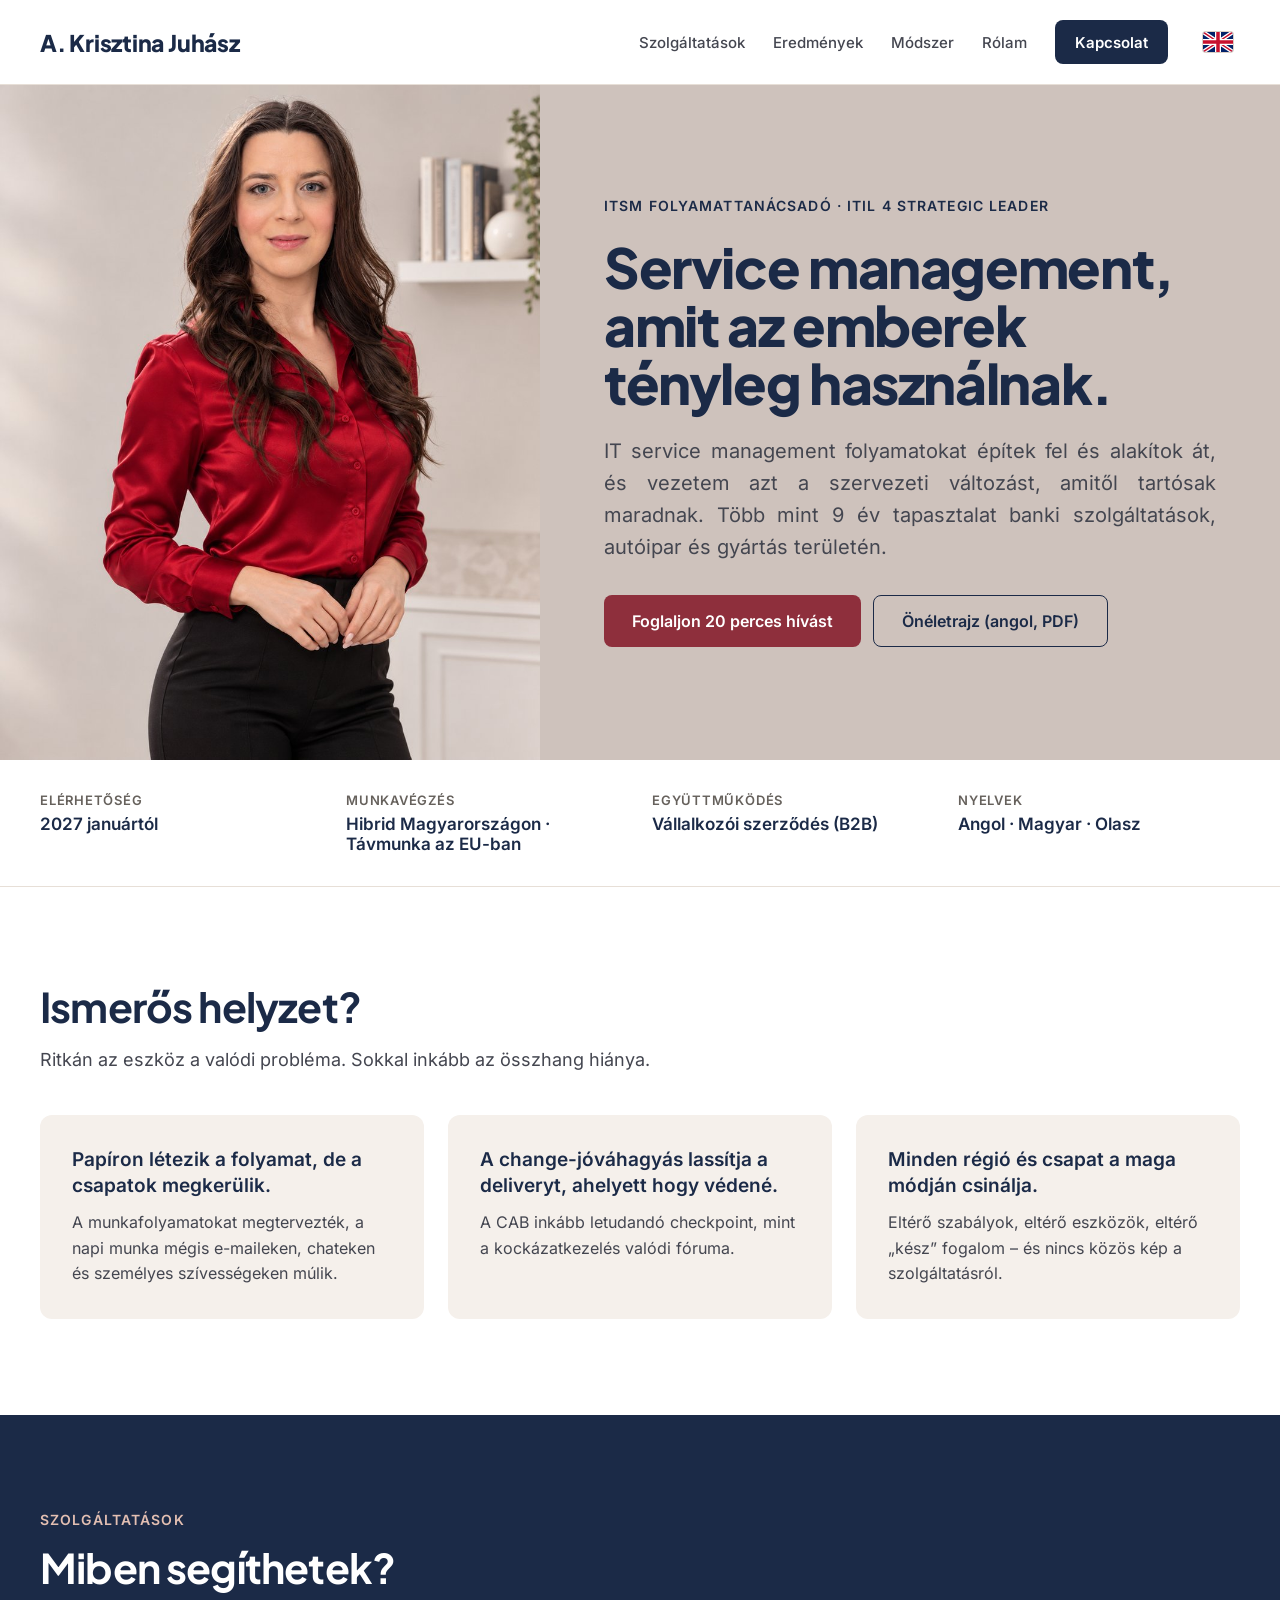
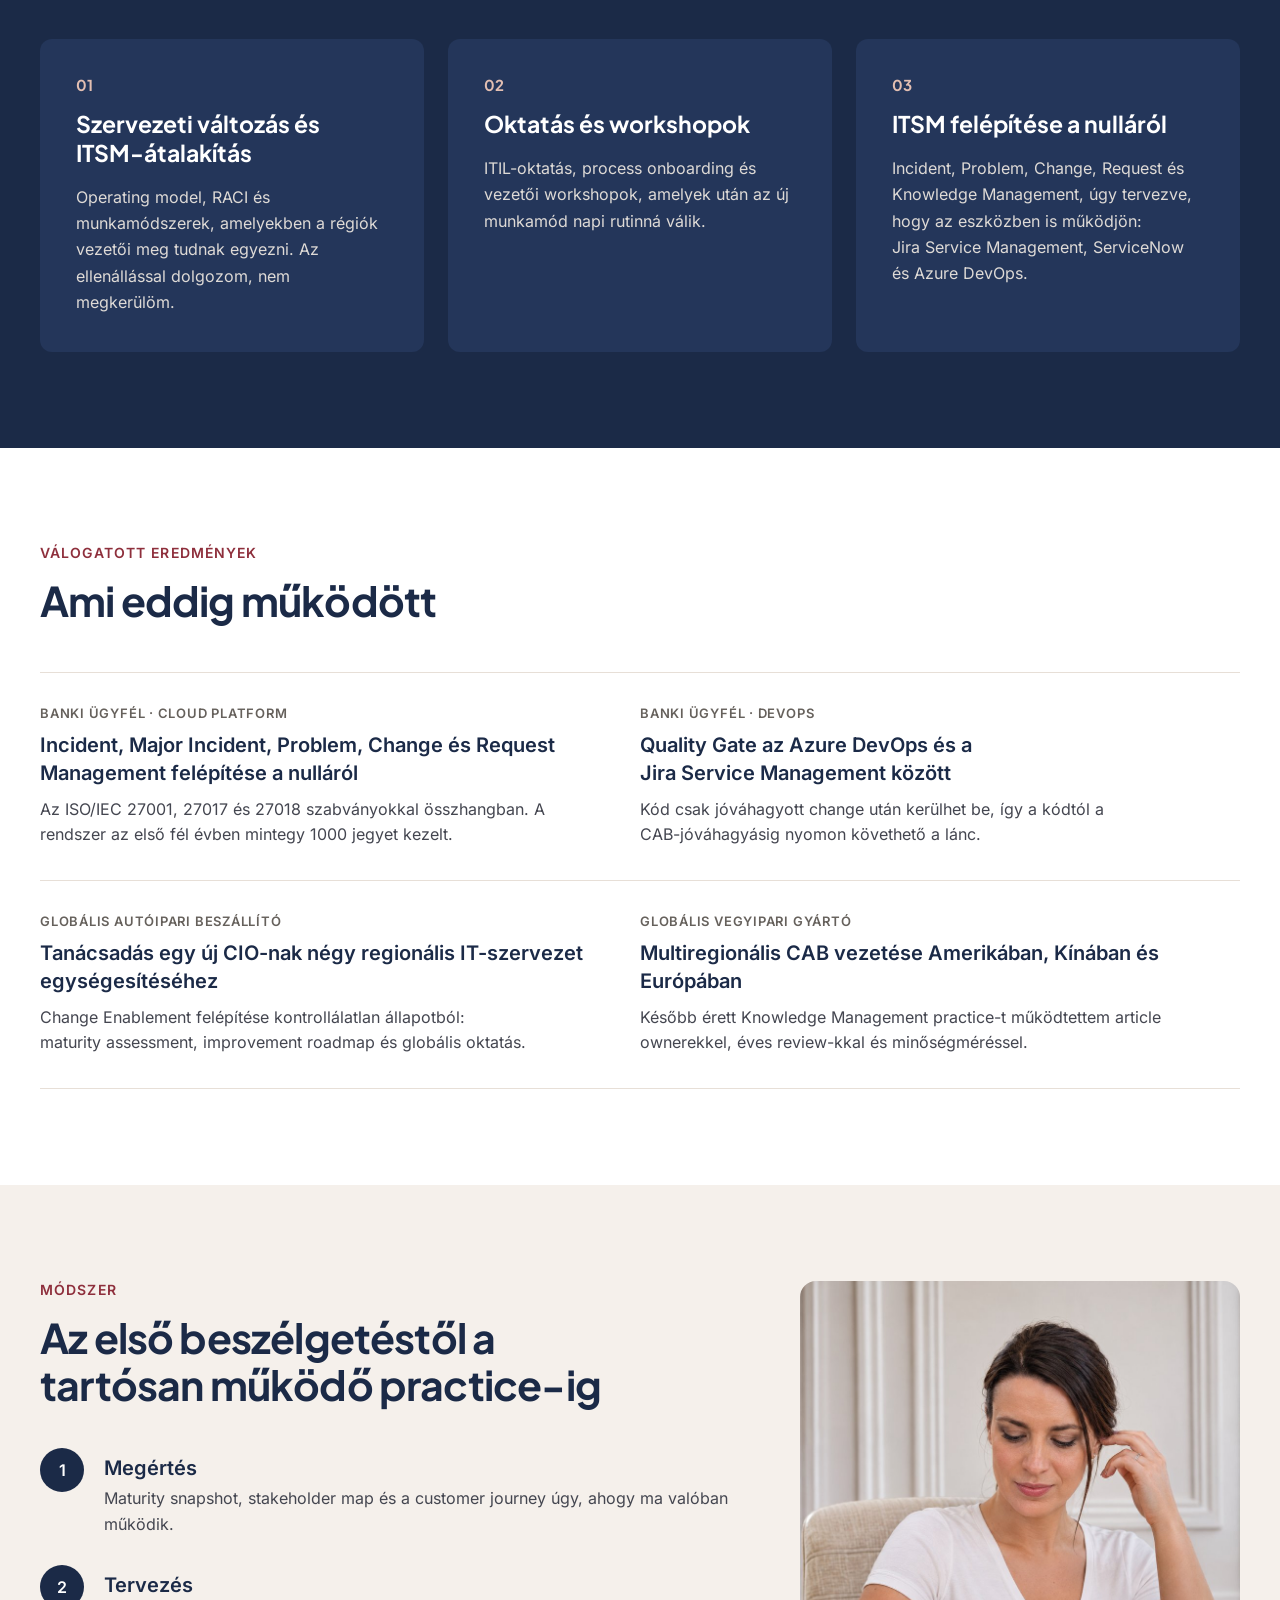
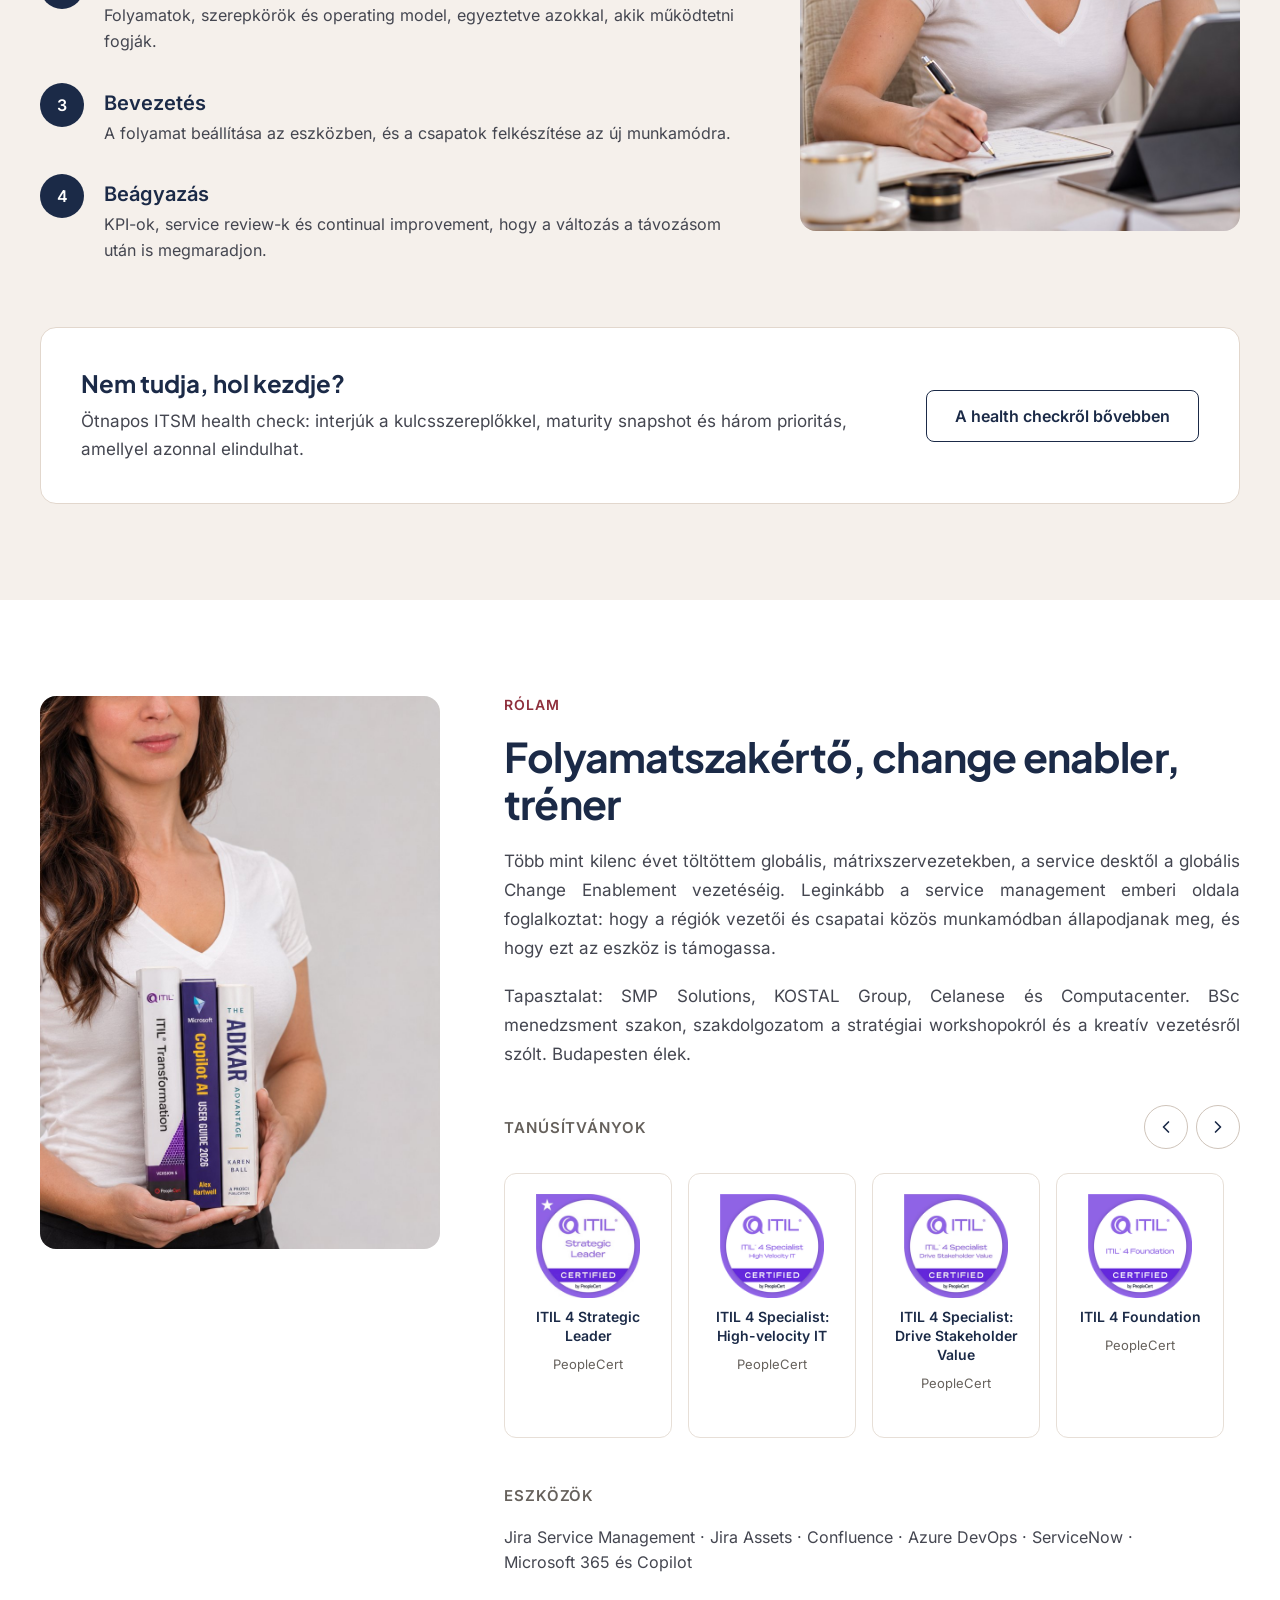
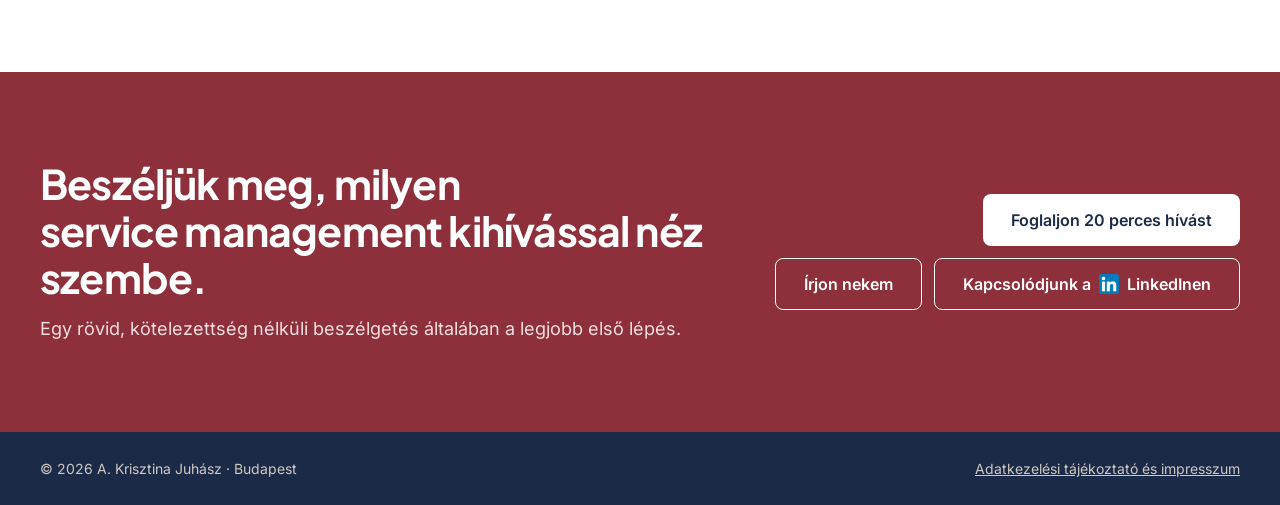
==== hu/index.html @ 128e19dc "Switch canonical, Open Graph and hreflang URLs to itsmexperthungary.eu Co-Authored-By: Claude Opus 5" ====
<!doctype html>
<html lang="hu">
<head>
<meta charset="utf-8">
<meta name="viewport" content="width=device-width, initial-scale=1">
<title>A. Krisztina Juhász – ITSM folyamattanácsadó</title>
<meta name="description" content="ITSM folyamattanácsadó és ITIL-tréner. IT service management folyamatokat építek fel és alakítok át, és vezetem a szervezeti változást, amitől tartósak maradnak.">
<link rel="canonical" href="https://itsmexperthungary.eu/hu/">
<meta property="og:type" content="website">
<meta property="og:title" content="A. Krisztina Juhász – ITSM folyamattanácsadó">
<meta property="og:description" content="ITSM folyamattanácsadó és ITIL-tréner. IT service management folyamatokat építek fel és alakítok át, és vezetem a szervezeti változást, amitől tartósak maradnak.">
<meta property="og:url" content="https://itsmexperthungary.eu/hu/">
<meta property="og:image" content="https://itsmexperthungary.eu/assets/img/og-image.jpg">
<meta property="og:image:width" content="1200">
<meta property="og:image:height" content="630">
<meta name="twitter:card" content="summary_large_image">
<link rel="alternate" hreflang="en" href="https://itsmexperthungary.eu/">
<link rel="alternate" hreflang="hu" href="https://itsmexperthungary.eu/hu/">
<link rel="icon" href="../favicon.svg" type="image/svg+xml">
<link rel="icon" href="../favicon-32.png" sizes="32x32" type="image/png">
<link rel="apple-touch-icon" href="../apple-touch-icon.png">
<link rel="preload" href="../assets/fonts/inter-latin-400-normal.woff2" as="font" type="font/woff2" crossorigin>
<link rel="stylesheet" href="../assets/css/site.css">
<style>body{margin:0;background:#FFFFFF}
a{color:#8E2F3C}a:hover{color:#6E2430}
@media (max-width: 787px){
.stack-media{max-width: none !important; flex-basis: 100% !important; position: static !important; align-self: stretch !important}
.stack-img{height: auto !important; min-height: 0 !important; aspect-ratio: 4 / 3 !important; max-height: 380px}
}</style>
</head>
<body>
<div style="font-family: Inter, system-ui, sans-serif; color: #1B2A47; background: #FFFFFF; width: 100%">

<header style="position: sticky; top: 0; z-index: 50; border-bottom: 1px solid #E7DFD7; background: #FFFFFF">
<div style="max-width: 1200px; margin: 0 auto; padding: 20px 32px; display: flex; flex-wrap: wrap; align-items: center; justify-content: space-between; gap: 16px">
<a href="#top" style="font-family: 'Plus Jakarta Sans', sans-serif; font-weight: 800; font-size: 23px; color: #1B2A47; text-decoration: none; letter-spacing: -0.01em">A. Krisztina Juhász</a>
<button type="button" class="menu-toggle" aria-expanded="false" aria-controls="site-nav" aria-label="Menü"><svg class="i-open" aria-hidden="true" width="22" height="22" viewBox="0 0 24 24" fill="none" stroke="currentColor" stroke-width="2" stroke-linecap="round"><path d="M4 7h16M4 12h16M4 17h16"></path></svg><svg class="i-close" aria-hidden="true" width="22" height="22" viewBox="0 0 24 24" fill="none" stroke="currentColor" stroke-width="2" stroke-linecap="round"><path d="M6 6l12 12M18 6L6 18"></path></svg></button>
<nav id="site-nav" aria-label="Fő navigáció" style="display: flex; flex-wrap: wrap; align-items: center; gap: 28px; font-size: 15px; font-weight: 500">
<a href="#services" style="color: #444650; text-decoration: none">Szolgáltatások</a>
<a href="#results" style="color: #444650; text-decoration: none">Eredmények</a>
<a href="#approach" style="color: #444650; text-decoration: none">Módszer</a>
<a href="#about" style="color: #444650; text-decoration: none">Rólam</a>
<a href="#contact" style="display: inline-flex; align-items: center; min-height: 44px; padding: 0 20px; border-radius: 8px; background: #1B2A47; color: #FFFFFF; text-decoration: none; font-weight: 600">Kapcsolat</a>
<a href="../" lang="en" hreflang="en" aria-label="English version" title="English version" style="display: inline-flex; align-items: center; justify-content: center; min-width: 44px; min-height: 44px"><svg aria-hidden="true" width="30" height="20" viewBox="0 0 60 40" style="display: block; border-radius: 3px; box-shadow: 0 0 0 1px #D9CFC6"><rect width="60" height="40" fill="#012169"></rect><path d="M0,0 L60,40 M60,0 L0,40" stroke="#FFFFFF" stroke-width="8"></path><path d="M0,0 L30,20 M60,0 L30,20 M0,40 L30,20 M60,40 L30,20" stroke="#C8102E" stroke-width="3"></path><path d="M30,0 V40 M0,20 H60" stroke="#FFFFFF" stroke-width="12"></path><path d="M30,0 V40 M0,20 H60" stroke="#C8102E" stroke-width="7"></path></svg></a>
</nav>
</div>
</header>

<section id="top" style="background: #CEC2BC">
<div style="display: flex; flex-wrap: wrap; align-items: stretch">
<div style="flex: 4 1 420px; min-width: 0; min-height: 560px; display: flex">
<img src="../assets/img/portrait.jpg" alt="A. Krisztina Juhász portréja" style="display: block; width: 100%; height: 100%; min-height: 560px; object-fit: cover; object-position: center 12%">
</div><div style="flex: 6 1 560px; min-width: 0; box-sizing: border-box; padding: 88px clamp(24px, 5vw, 80px); display: flex; align-items: center">
<div style="width: 100%; max-width: 700px; container-type: inline-size; display: flex; flex-direction: column; gap: 24px">
<p style="margin: 0; font-size: 14px; font-weight: 600; letter-spacing: 0.08em; text-transform: uppercase; color: #1B2A47">ITSM folyamattanácsadó · ITIL 4 Strategic Leader</p>
<h1 style="margin: 0; font-family: 'Plus Jakarta Sans', sans-serif; font-weight: 800; font-size: clamp(28px, 9cqi, 64px); line-height: 1.05; letter-spacing: -0.025em; color: #1B2A47; text-wrap: balance">Service&nbsp;management, amit az emberek tényleg használnak.</h1>
<p style="margin: 0; font-size: 20px; line-height: 1.6; color: #444650; max-width: 620px; text-align: justify">IT service management folyamatokat építek fel és alakítok át, és vezetem azt a szervezeti változást, amitől tartósak maradnak. Több mint 9 év tapasztalat banki szolgáltatások, autóipar és gyártás területén.</p>
<div style="display: flex; flex-wrap: wrap; gap: 12px; padding-top: 8px">
<a href="https://calendar.app.google/9Fz2vN4D3CzNBWpR8" target="_blank" rel="noopener" style="display: inline-flex; align-items: center; min-height: 52px; padding: 0 28px; border-radius: 8px; background: #8E2F3C; color: #FFFFFF; text-decoration: none; font-weight: 600; font-size: 16px">Foglaljon 20 perces hívást</a>
<a href="../assets/A_Krisztina_Juhasz_CV.pdf" download="A_Krisztina_Juhasz_CV.pdf" target="_blank" rel="noopener" style="display: inline-flex; align-items: center; min-height: 52px; padding: 0 28px; border-radius: 8px; border: 1.5px solid #1B2A47; color: #1B2A47; text-decoration: none; font-weight: 600; font-size: 16px">Önéletrajz (angol, PDF)</a>
</div>
</div>
</div>
</div>
</section>

<section aria-label="Gyors adatok" style="border-bottom: 1px solid #E7DFD7">
<div style="max-width: 1200px; margin: 0 auto; padding: 32px; display: grid; grid-template-columns: repeat(auto-fit, minmax(min(100%, 220px), 1fr)); gap: 24px">
<div style="display: flex; flex-direction: column; gap: 6px">
<span style="font-size: 13px; font-weight: 600; letter-spacing: 0.06em; text-transform: uppercase; color: #66615C">Elérhetőség</span>
<span style="font-size: 17px; font-weight: 600; color: #1B2A47">2027 januártól</span>
</div>
<div style="display: flex; flex-direction: column; gap: 6px">
<span style="font-size: 13px; font-weight: 600; letter-spacing: 0.06em; text-transform: uppercase; color: #66615C">Munkavégzés</span>
<span style="font-size: 17px; font-weight: 600; color: #1B2A47">Hibrid Magyarországon · Távmunka az EU-⁠ban</span>
</div>
<div style="display: flex; flex-direction: column; gap: 6px">
<span style="font-size: 13px; font-weight: 600; letter-spacing: 0.06em; text-transform: uppercase; color: #66615C">Együttműködés</span>
<span style="font-size: 17px; font-weight: 600; color: #1B2A47">Vállalkozói szerződés (B2B)</span>
</div>
<div style="display: flex; flex-direction: column; gap: 6px">
<span style="font-size: 13px; font-weight: 600; letter-spacing: 0.06em; text-transform: uppercase; color: #66615C">Nyelvek</span>
<span style="font-size: 17px; font-weight: 600; color: #1B2A47">Angol · Magyar · Olasz</span>
</div>
</div>
</section>

<section aria-labelledby="problem-h" style="background: #FFFFFF">
<div style="max-width: 1200px; margin: 0 auto; padding: 96px 32px; display: flex; flex-direction: column; gap: 40px">
<div style="display: flex; flex-direction: column; gap: 16px; max-width: 760px">
<h2 id="problem-h" style="margin: 0; font-family: 'Plus Jakarta Sans', sans-serif; font-weight: 700; font-size: clamp(30px, 3.2vw, 42px); line-height: 1.15; letter-spacing: -0.02em">Ismerős helyzet?</h2>
<p style="margin: 0; font-size: 18px; line-height: 1.6; color: #444650">Ritkán az eszköz a valódi probléma. Sokkal inkább az összhang hiánya.</p>
</div>
<div style="display: grid; grid-template-columns: repeat(auto-fit, minmax(min(100%, 280px), 1fr)); gap: 24px">
<div style="padding: 32px; border-radius: 12px; background: #F5F0EB; display: flex; flex-direction: column; gap: 12px">
<h3 style="margin: 0; font-size: 19px; font-weight: 600; line-height: 1.35">Papíron létezik a folyamat, de a csapatok megkerülik.</h3>
<p style="margin: 0; font-size: 16px; line-height: 1.6; color: #444650">A munkafolyamatokat megtervezték, a napi munka mégis e-⁠maileken, chateken és személyes szívességeken múlik.</p>
</div>
<div style="padding: 32px; border-radius: 12px; background: #F5F0EB; display: flex; flex-direction: column; gap: 12px">
<h3 style="margin: 0; font-size: 19px; font-weight: 600; line-height: 1.35">A change-⁠jóváhagyás lassítja a deliveryt, ahelyett hogy védené.</h3>
<p style="margin: 0; font-size: 16px; line-height: 1.6; color: #444650">A CAB inkább letudandó checkpoint, mint a kockázatkezelés valódi fóruma.</p>
</div>
<div style="padding: 32px; border-radius: 12px; background: #F5F0EB; display: flex; flex-direction: column; gap: 12px">
<h3 style="margin: 0; font-size: 19px; font-weight: 600; line-height: 1.35">Minden régió és csapat a maga módján csinálja.</h3>
<p style="margin: 0; font-size: 16px; line-height: 1.6; color: #444650">Eltérő szabályok, eltérő eszközök, eltérő „kész” fogalom – és nincs közös kép a szolgáltatásról.</p>
</div>
</div>
</div>
</section>

<section id="services" aria-labelledby="services-h" style="background: #1B2A47; color: #FFFFFF">
<div style="max-width: 1200px; margin: 0 auto; padding: 96px 32px; display: flex; flex-direction: column; gap: 48px">
<div style="display: flex; flex-direction: column; gap: 16px; max-width: 760px">
<p style="margin: 0; font-size: 14px; font-weight: 600; letter-spacing: 0.08em; text-transform: uppercase; color: #E3BFB2">Szolgáltatások</p>
<h2 id="services-h" style="margin: 0; font-family: 'Plus Jakarta Sans', sans-serif; font-weight: 700; font-size: clamp(30px, 3.2vw, 42px); line-height: 1.15; letter-spacing: -0.02em; color: #FFFFFF">Miben segíthetek?</h2>
</div>
<div style="display: grid; grid-template-columns: repeat(auto-fit, minmax(min(100%, 300px), 1fr)); gap: 24px">
<div style="padding: 36px; border-radius: 12px; background: #24365A; display: flex; flex-direction: column; gap: 16px">
<span style="font-family: 'Plus Jakarta Sans', sans-serif; font-weight: 700; font-size: 15px; color: #E3BFB2">01</span>
<h3 style="margin: 0; font-family: 'Plus Jakarta Sans', sans-serif; font-size: 23px; font-weight: 700; line-height: 1.25; color: #FFFFFF">Szervezeti változás és ITSM-⁠átalakítás</h3>
<p style="margin: 0; font-size: 16px; line-height: 1.65; color: #DEDAD6">Operating model, RACI és munkamódszerek, amelyekben a régiók vezetői meg tudnak egyezni. Az ellenállással dolgozom, nem megkerülöm.</p>
</div>
<div style="padding: 36px; border-radius: 12px; background: #24365A; display: flex; flex-direction: column; gap: 16px">
<span style="font-family: 'Plus Jakarta Sans', sans-serif; font-weight: 700; font-size: 15px; color: #E3BFB2">02</span>
<h3 style="margin: 0; font-family: 'Plus Jakarta Sans', sans-serif; font-size: 23px; font-weight: 700; line-height: 1.25; color: #FFFFFF">Oktatás és workshopok</h3>
<p style="margin: 0; font-size: 16px; line-height: 1.65; color: #DEDAD6">ITIL-⁠oktatás, process onboarding és vezetői workshopok, amelyek után az új munkamód napi rutinná válik.</p>
</div>
<div style="padding: 36px; border-radius: 12px; background: #24365A; display: flex; flex-direction: column; gap: 16px">
<span style="font-family: 'Plus Jakarta Sans', sans-serif; font-weight: 700; font-size: 15px; color: #E3BFB2">03</span>
<h3 style="margin: 0; font-family: 'Plus Jakarta Sans', sans-serif; font-size: 23px; font-weight: 700; line-height: 1.25; color: #FFFFFF">ITSM felépítése a nulláról</h3>
<p style="margin: 0; font-size: 16px; line-height: 1.65; color: #DEDAD6">Incident, Problem, Change, Request és Knowledge Management, úgy tervezve, hogy az eszközben is működjön: Jira Service Management, ServiceNow és Azure DevOps.</p>
</div>
</div>
</div>
</section>

<section id="results" aria-labelledby="results-h" style="background: #FFFFFF">
<div style="max-width: 1200px; margin: 0 auto; padding: 96px 32px; display: flex; flex-direction: column; gap: 48px">
<div style="display: flex; flex-direction: column; gap: 16px; max-width: 760px">
<p style="margin: 0; font-size: 14px; font-weight: 600; letter-spacing: 0.08em; text-transform: uppercase; color: #8E2F3C">Válogatott eredmények</p>
<h2 id="results-h" style="margin: 0; font-family: 'Plus Jakarta Sans', sans-serif; font-weight: 700; font-size: clamp(30px, 3.2vw, 42px); line-height: 1.15; letter-spacing: -0.02em">Ami eddig működött</h2>
</div>
<div style="display: grid; grid-template-columns: repeat(auto-fit, minmax(min(100%, 480px), 1fr)); gap: 0; border-top: 1px solid #E7DFD7">
<div style="padding: 32px 32px 32px 0; border-bottom: 1px solid #E7DFD7; display: flex; flex-direction: column; gap: 10px">
<span style="font-size: 13px; font-weight: 600; letter-spacing: 0.06em; text-transform: uppercase; color: #66615C">Banki ügyfél · cloud platform</span>
<h3 style="margin: 0; font-size: 20px; font-weight: 600; line-height: 1.4">Incident, Major Incident, Problem, Change és Request Management felépítése a nulláról</h3>
<p style="margin: 0; font-size: 16px; line-height: 1.6; color: #444650">Az ISO/IEC 27001, 27017 és 27018 szabványokkal összhangban. A rendszer az első fél évben mintegy 1000 jegyet kezelt.</p>
</div>
<div style="padding: 32px 32px 32px 0; border-bottom: 1px solid #E7DFD7; display: flex; flex-direction: column; gap: 10px">
<span style="font-size: 13px; font-weight: 600; letter-spacing: 0.06em; text-transform: uppercase; color: #66615C">Banki ügyfél · DevOps</span>
<h3 style="margin: 0; font-size: 20px; font-weight: 600; line-height: 1.4">Quality Gate az Azure DevOps és a Jira Service Management között</h3>
<p style="margin: 0; font-size: 16px; line-height: 1.6; color: #444650">Kód csak jóváhagyott change után kerülhet be, így a kódtól a CAB-⁠jóváhagyásig nyomon követhető a lánc.</p>
</div>
<div style="padding: 32px 32px 32px 0; border-bottom: 1px solid #E7DFD7; display: flex; flex-direction: column; gap: 10px">
<span style="font-size: 13px; font-weight: 600; letter-spacing: 0.06em; text-transform: uppercase; color: #66615C">Globális autóipari beszállító</span>
<h3 style="margin: 0; font-size: 20px; font-weight: 600; line-height: 1.4">Tanácsadás egy új CIO-⁠nak négy regionális IT-⁠szervezet egységesítéséhez</h3>
<p style="margin: 0; font-size: 16px; line-height: 1.6; color: #444650">Change Enablement felépítése kontrollálatlan állapotból: maturity assessment, improvement roadmap és globális oktatás.</p>
</div>
<div style="padding: 32px 32px 32px 0; border-bottom: 1px solid #E7DFD7; display: flex; flex-direction: column; gap: 10px">
<span style="font-size: 13px; font-weight: 600; letter-spacing: 0.06em; text-transform: uppercase; color: #66615C">Globális vegyipari gyártó</span>
<h3 style="margin: 0; font-size: 20px; font-weight: 600; line-height: 1.4">Multiregionális CAB vezetése Amerikában, Kínában és Európában</h3>
<p style="margin: 0; font-size: 16px; line-height: 1.6; color: #444650">Később érett Knowledge Management practice-⁠t működtettem article ownerekkel, éves review-⁠kkal és minőségméréssel.</p>
</div>
</div>
</div>
</section>

<section id="approach" aria-labelledby="approach-h" style="background: #F5F0EB">
<div style="max-width: 1200px; margin: 0 auto; padding: 96px 32px; display: flex; flex-direction: column; gap: 48px">
<div style="display: flex; flex-wrap: wrap; align-items: stretch; gap: 64px">
<div style="flex: 1 1 360px; min-width: 0; display: flex; flex-direction: column; gap: 40px">
<div style="display: flex; flex-direction: column; gap: 16px; max-width: 620px">
<p style="margin: 0; font-size: 14px; font-weight: 600; letter-spacing: 0.08em; text-transform: uppercase; color: #8E2F3C">Módszer</p>
<h2 id="approach-h" style="margin: 0; font-family: 'Plus Jakarta Sans', sans-serif; font-weight: 700; font-size: clamp(30px, 3.2vw, 42px); line-height: 1.15; letter-spacing: -0.02em">Az első beszélgetéstől a tartósan működő practice-⁠ig</h2>
</div>
<ol style="margin: 0; padding: 0; list-style: none; display: flex; flex-direction: column; gap: 28px">
<li style="display: flex; gap: 20px; align-items: flex-start">
<span style="flex: none; width: 44px; height: 44px; border-radius: 50%; background: #1B2A47; color: #FFFFFF; display: flex; align-items: center; justify-content: center; font-weight: 700; font-size: 16px">1</span>
<div style="display: flex; flex-direction: column; gap: 6px; padding-top: 8px">
<h3 style="margin: 0; font-size: 20px; font-weight: 600">Megértés</h3>
<p style="margin: 0; font-size: 16px; line-height: 1.6; color: #444650">Maturity snapshot, stakeholder map és a customer journey úgy, ahogy ma valóban működik.</p>
</div>
</li>
<li style="display: flex; gap: 20px; align-items: flex-start">
<span style="flex: none; width: 44px; height: 44px; border-radius: 50%; background: #1B2A47; color: #FFFFFF; display: flex; align-items: center; justify-content: center; font-weight: 700; font-size: 16px">2</span>
<div style="display: flex; flex-direction: column; gap: 6px; padding-top: 8px">
<h3 style="margin: 0; font-size: 20px; font-weight: 600">Tervezés</h3>
<p style="margin: 0; font-size: 16px; line-height: 1.6; color: #444650">Folyamatok, szerepkörök és operating model, egyeztetve azokkal, akik működtetni fogják.</p>
</div>
</li>
<li style="display: flex; gap: 20px; align-items: flex-start">
<span style="flex: none; width: 44px; height: 44px; border-radius: 50%; background: #1B2A47; color: #FFFFFF; display: flex; align-items: center; justify-content: center; font-weight: 700; font-size: 16px">3</span>
<div style="display: flex; flex-direction: column; gap: 6px; padding-top: 8px">
<h3 style="margin: 0; font-size: 20px; font-weight: 600">Bevezetés</h3>
<p style="margin: 0; font-size: 16px; line-height: 1.6; color: #444650">A folyamat beállítása az eszközben, és a csapatok felkészítése az új munkamódra.</p>
</div>
</li>
<li style="display: flex; gap: 20px; align-items: flex-start">
<span style="flex: none; width: 44px; height: 44px; border-radius: 50%; background: #1B2A47; color: #FFFFFF; display: flex; align-items: center; justify-content: center; font-weight: 700; font-size: 16px">4</span>
<div style="display: flex; flex-direction: column; gap: 6px; padding-top: 8px">
<h3 style="margin: 0; font-size: 20px; font-weight: 600">Beágyazás</h3>
<p style="margin: 0; font-size: 16px; line-height: 1.6; color: #444650">KPI-⁠ok, service review-⁠k és continual improvement, hogy a változás a távozásom után is megmaradjon.</p>
</div>
</li>
</ol>
</div>
<div class="stack-media" style="flex: 1 1 300px; max-width: 440px; min-width: 0; display: flex; align-self: flex-start">
<img class="stack-img" src="../assets/img/at-work.jpg" alt="A. Krisztina Juhász jegyzetel és tervez az íróasztalánál" style="display: block; width: 100%; height: auto; aspect-ratio: 900 / 1125; object-fit: cover; object-position: center 30%; border-radius: 16px">
</div>
</div>
<div style="margin-top: 16px; padding: 40px; border-radius: 16px; background: #FFFFFF; border: 1px solid #E2D7CD; display: flex; flex-wrap: wrap; align-items: center; justify-content: space-between; gap: 24px">
<div style="flex: 1 1 520px; min-width: 0; display: flex; flex-direction: column; gap: 10px">
<h3 style="margin: 0; font-family: 'Plus Jakarta Sans', sans-serif; font-size: 24px; font-weight: 700">Nem tudja, hol kezdje?</h3>
<p style="margin: 0; font-size: 17px; line-height: 1.6; color: #444650">Ötnapos ITSM health check: interjúk a kulcsszereplőkkel, maturity snapshot és három prioritás, amellyel azonnal elindulhat.</p>
</div>
<a href="health-check.html" style="display: inline-flex; align-items: center; min-height: 52px; padding: 0 28px; border-radius: 8px; border: 1.5px solid #1B2A47; color: #1B2A47; text-decoration: none; font-weight: 600; font-size: 16px">A health checkről bővebben</a>
</div>
</div>
</section>

<section id="about" aria-labelledby="about-h" style="background: #FFFFFF">
<div style="max-width: 1200px; margin: 0 auto; padding: 96px 32px; display: flex; flex-wrap: wrap; align-items: stretch; gap: 64px">
<div class="stack-media" style="flex: 1 1 300px; max-width: 400px; min-width: 0; display: flex; align-self: flex-start; position: sticky; top: 112px">
<img class="stack-img" src="../assets/img/books.jpg" alt="A. Krisztina Juhász ITIL-, Microsoft Copilot- és ADKAR-könyvekkel" style="display: block; width: 100%; height: auto; aspect-ratio: 900 / 1244; object-fit: cover; object-position: center 35%; border-radius: 16px">
</div>
<div style="flex: 1 1 360px; min-width: 0; display: flex; flex-direction: column; gap: 20px">
<p style="margin: 0; font-size: 14px; font-weight: 600; letter-spacing: 0.08em; text-transform: uppercase; color: #8E2F3C">Rólam</p>
<h2 id="about-h" style="margin: 0; font-family: 'Plus Jakarta Sans', sans-serif; font-weight: 700; font-size: clamp(30px, 3.2vw, 42px); line-height: 1.15; letter-spacing: -0.02em">Folyamatszakértő, change enabler, tréner</h2>
<p style="margin: 0; font-size: 17px; line-height: 1.7; color: #444650; text-align: justify">Több mint kilenc évet töltöttem globális, mátrixszervezetekben, a service desktől a globális Change Enablement vezetéséig. Leginkább a service management emberi oldala foglalkoztat: hogy a régiók vezetői és csapatai közös munkamódban állapodjanak meg, és hogy ezt az eszköz is támogassa.</p>
<p style="margin: 0; font-size: 17px; line-height: 1.7; color: #444650; text-align: justify">Tapasztalat: SMP Solutions, KOSTAL Group, Celanese és Computacenter. BSc menedzsment szakon, szakdolgozatom a stratégiai workshopokról és a kreatív vezetésről szólt. Budapesten élek.</p>
<div style="margin-top: 16px; display: flex; align-items: center; justify-content: space-between; gap: 16px">
<h3 style="margin: 0; font-size: 15px; font-weight: 600; letter-spacing: 0.06em; text-transform: uppercase; color: #66615C">Tanúsítványok</h3>
<div style="display: flex; gap: 8px">
<button type="button" aria-label="Előző tanúsítványok" data-slide="-1" style="width: 44px; height: 44px; border-radius: 50%; border: 1px solid #CFC4BA; background: #FFFFFF; color: #1B2A47; display: flex; align-items: center; justify-content: center; cursor: pointer; padding: 0"><svg aria-hidden="true" width="20" height="20" viewBox="0 0 24 24" fill="none" stroke="currentColor" stroke-width="2" stroke-linecap="round" stroke-linejoin="round"><path d="M15 18l-6-6 6-6"></path></svg></button>
<button type="button" aria-label="Következő tanúsítványok" data-slide="1" style="width: 44px; height: 44px; border-radius: 50%; border: 1px solid #CFC4BA; background: #FFFFFF; color: #1B2A47; display: flex; align-items: center; justify-content: center; cursor: pointer; padding: 0"><svg aria-hidden="true" width="20" height="20" viewBox="0 0 24 24" fill="none" stroke="currentColor" stroke-width="2" stroke-linecap="round" stroke-linejoin="round"><path d="M9 18l6-6-6-6"></path></svg></button>
</div>
</div>
<div id="cert-track" style="display: flex; gap: 16px; overflow-x: auto; scroll-snap-type: x mandatory; padding: 4px 2px 12px; scrollbar-width: thin">
<div style="flex: none; width: 168px; scroll-snap-align: start; box-sizing: border-box; padding: 20px 16px; border-radius: 12px; background: #FFFFFF; border: 1px solid #E7DFD7; display: flex; flex-direction: column; align-items: center; gap: 10px; text-align: center; text-decoration: none; color: #1B2A47"><img src="../assets/img/badges/itil4-strategic-leader.png" alt="ITIL 4 Strategic Leader badge" style="display: block; width: 104px; height: 104px; object-fit: contain"><span style="font-size: 14px; font-weight: 600; line-height: 1.35">ITIL 4 Strategic Leader</span><span style="font-size: 13px; color: #66615C">PeopleCert</span></div>
<div style="flex: none; width: 168px; scroll-snap-align: start; box-sizing: border-box; padding: 20px 16px; border-radius: 12px; background: #FFFFFF; border: 1px solid #E7DFD7; display: flex; flex-direction: column; align-items: center; gap: 10px; text-align: center; text-decoration: none; color: #1B2A47"><img src="../assets/img/badges/itil4-hvit.png" alt="ITIL 4 Specialist: High Velocity IT badge" style="display: block; width: 104px; height: 104px; object-fit: contain"><span style="font-size: 14px; font-weight: 600; line-height: 1.35">ITIL 4 Specialist: High-⁠velocity IT</span><span style="font-size: 13px; color: #66615C">PeopleCert</span></div>
<div style="flex: none; width: 168px; scroll-snap-align: start; box-sizing: border-box; padding: 20px 16px; border-radius: 12px; background: #FFFFFF; border: 1px solid #E7DFD7; display: flex; flex-direction: column; align-items: center; gap: 10px; text-align: center; text-decoration: none; color: #1B2A47"><img src="../assets/img/badges/itil4-dsv.png" alt="ITIL 4 Specialist: Drive Stakeholder Value badge" style="display: block; width: 104px; height: 104px; object-fit: contain"><span style="font-size: 14px; font-weight: 600; line-height: 1.35">ITIL 4 Specialist: Drive Stakeholder Value</span><span style="font-size: 13px; color: #66615C">PeopleCert</span></div>
<div style="flex: none; width: 168px; scroll-snap-align: start; box-sizing: border-box; padding: 20px 16px; border-radius: 12px; background: #FFFFFF; border: 1px solid #E7DFD7; display: flex; flex-direction: column; align-items: center; gap: 10px; text-align: center; text-decoration: none; color: #1B2A47"><img src="../assets/img/badges/itil4-foundation.png" alt="ITIL 4 Foundation badge" style="display: block; width: 104px; height: 104px; object-fit: contain"><span style="font-size: 14px; font-weight: 600; line-height: 1.35">ITIL 4 Foundation</span><span style="font-size: 13px; color: #66615C">PeopleCert</span></div>
<a href="https://learn.microsoft.com/api/credentials/share/en-us/FarkasnJuhszAKrisztina-5476/49D4EF4F8F685EE4?sharingId=C6CF036BB3DCEFDB" target="_blank" rel="noopener" style="flex: none; width: 168px; scroll-snap-align: start; box-sizing: border-box; padding: 20px 16px; border-radius: 12px; background: #FFFFFF; border: 1px solid #E7DFD7; display: flex; flex-direction: column; align-items: center; gap: 10px; text-align: center; text-decoration: none; color: #1B2A47"><img src="../assets/img/badges/ab-730.png" alt="Microsoft Certified: AI Business Professional badge" style="display: block; width: 104px; height: 104px; object-fit: contain"><span style="font-size: 14px; font-weight: 600; line-height: 1.35">Microsoft Certified: AI Business Professional</span><span style="font-size: 13px; color: #66615C; white-space: nowrap">Microsoft · AB-⁠730</span><span style="margin-top: auto; font-size: 13px; font-weight: 600; color: #8E2F3C">Ellenőrzés ↗</span></a>
<a href="https://learn.microsoft.com/api/credentials/share/en-us/FarkasnJuhszAKrisztina-5476/22A0454FE349244B?sharingId=C6CF036BB3DCEFDB" target="_blank" rel="noopener" style="flex: none; width: 168px; scroll-snap-align: start; box-sizing: border-box; padding: 20px 16px; border-radius: 12px; background: #FFFFFF; border: 1px solid #E7DFD7; display: flex; flex-direction: column; align-items: center; gap: 10px; text-align: center; text-decoration: none; color: #1B2A47"><img src="../assets/img/badges/az-900.png" alt="Microsoft Certified: Azure Fundamentals badge" style="display: block; width: 104px; height: 104px; object-fit: contain"><span style="font-size: 14px; font-weight: 600; line-height: 1.35">Microsoft Certified: Azure Fundamentals</span><span style="font-size: 13px; color: #66615C; white-space: nowrap">Microsoft · AZ-⁠900</span><span style="margin-top: auto; font-size: 13px; font-weight: 600; color: #8E2F3C">Ellenőrzés ↗</span></a>
</div>
<h3 style="margin: 16px 0 0; font-size: 15px; font-weight: 600; letter-spacing: 0.06em; text-transform: uppercase; color: #66615C">Eszközök</h3>
<p style="margin: 0; font-size: 16px; line-height: 1.6; color: #444650">Jira Service Management · Jira Assets · Confluence · Azure DevOps · ServiceNow · Microsoft 365 és Copilot</p>
</div>
</div>
</section>

<section id="contact" aria-labelledby="contact-h" style="background: #8E2F3C; color: #FFFFFF">
<div style="max-width: 1200px; margin: 0 auto; padding: 88px 32px; display: flex; flex-wrap: wrap; align-items: center; justify-content: space-between; gap: 32px">
<div style="flex: 1 1 520px; min-width: 0; display: flex; flex-direction: column; gap: 14px">
<h2 id="contact-h" style="margin: 0; font-family: 'Plus Jakarta Sans', sans-serif; font-weight: 700; font-size: clamp(30px, 3.2vw, 42px); line-height: 1.15; letter-spacing: -0.02em; color: #FFFFFF; max-width: 830px; width: 824px; height: 97px">Beszéljük meg, milyen service management kihívással néz szembe.</h2>
<p style="margin: 0; font-size: 18px; line-height: 1.6; color: #F4DEE1">Egy rövid, kötelezettség nélküli beszélgetés általában a legjobb első lépés.</p>
</div>
<div style="display: flex; flex-direction: column; align-items: flex-end; gap: 12px">
<a href="https://calendar.app.google/9Fz2vN4D3CzNBWpR8" target="_blank" rel="noopener" style="display: inline-flex; align-items: center; min-height: 52px; padding: 0 28px; border-radius: 8px; background: #FFFFFF; color: #1B2A47; text-decoration: none; font-weight: 600; font-size: 16px">Foglaljon 20 perces hívást</a>
<div style="display: flex; flex-wrap: wrap; justify-content: flex-end; gap: 12px">
<a href="mailto:itsmexperthungary@gmail.com" style="display: inline-flex; align-items: center; min-height: 52px; padding: 0 28px; border-radius: 8px; border: 1.5px solid #FFFFFF; color: #FFFFFF; text-decoration: none; font-weight: 600; font-size: 16px">Írjon nekem</a>
<a href="https://www.linkedin.com/in/itsmexperthungary/" style="display: inline-flex; align-items: center; min-height: 52px; padding: 0 28px; border-radius: 8px; border: 1.5px solid #FFFFFF; color: #FFFFFF; text-decoration: none; font-weight: 600; font-size: 16px; gap: 8px">Kapcsolódjunk a<img src="../assets/img/linkedin.png" alt="" width="20" height="20" style="display: block; width: 20px; height: 20px; border-radius: 3px">LinkedInen</a>
</div>
</div>
</div>
</section>

<footer style="background: #1B2A47">
<div style="max-width: 1200px; margin: 0 auto; padding: 28px 32px; display: flex; flex-wrap: wrap; justify-content: space-between; gap: 12px; font-size: 14px; color: #CFC8C2">
<span>© 2026 A. Krisztina Juhász · Budapest</span>
<a href="privacy.html" style="color: #CFC8C2">Adatkezelési tájékoztató és impresszum</a>
</div>
</footer>

</div>
<script>
(function () {
  var h = document.querySelector('header'), b = h && h.querySelector('.menu-toggle');
  if (!b) return;
  function set(open) { h.classList.toggle('menu-open', open); b.setAttribute('aria-expanded', open ? 'true' : 'false'); }
  b.addEventListener('click', function () { set(!h.classList.contains('menu-open')); });
  h.querySelectorAll('nav a').forEach(function (a) { a.addEventListener('click', function () { set(false); }); });
  document.addEventListener('keydown', function (e) { if (e.key === 'Escape') set(false); });
})();
</script>
<script>
document.querySelectorAll('[data-slide]').forEach(function (b) {
  b.addEventListener('click', function () {
    var t = document.getElementById('cert-track');
    if (t) t.scrollBy({ left: Number(b.dataset.slide) * 184, behavior: 'smooth' });
  });
});
</script>
</body>
</html>
---- assets/css/site.css ----
/* inter-latin-ext-400-normal */
@font-face {
  font-family: 'Inter';
  font-style: normal;
  font-display: swap;
  font-weight: 400;
  src: url(../fonts/inter-latin-ext-400-normal.woff2) format('woff2');
  unicode-range: U+0100-02BA,U+02BD-02C5,U+02C7-02CC,U+02CE-02D7,U+02DD-02FF,U+0304,U+0308,U+0329,U+1D00-1DBF,U+1E00-1E9F,U+1EF2-1EFF,U+2020,U+20A0-20AB,U+20AD-20C0,U+2113,U+2C60-2C7F,U+A720-A7FF;
}

/* inter-latin-400-normal */
@font-face {
  font-family: 'Inter';
  font-style: normal;
  font-display: swap;
  font-weight: 400;
  src: url(../fonts/inter-latin-400-normal.woff2) format('woff2');
  unicode-range: U+0000-00FF,U+0131,U+0152-0153,U+02BB-02BC,U+02C6,U+02DA,U+02DC,U+0304,U+0308,U+0329,U+2000-206F,U+20AC,U+2122,U+2191,U+2193,U+2212,U+2215,U+FEFF,U+FFFD;
}

/* inter-latin-ext-500-normal */
@font-face {
  font-family: 'Inter';
  font-style: normal;
  font-display: swap;
  font-weight: 500;
  src: url(../fonts/inter-latin-ext-500-normal.woff2) format('woff2');
  unicode-range: U+0100-02BA,U+02BD-02C5,U+02C7-02CC,U+02CE-02D7,U+02DD-02FF,U+0304,U+0308,U+0329,U+1D00-1DBF,U+1E00-1E9F,U+1EF2-1EFF,U+2020,U+20A0-20AB,U+20AD-20C0,U+2113,U+2C60-2C7F,U+A720-A7FF;
}

/* inter-latin-500-normal */
@font-face {
  font-family: 'Inter';
  font-style: normal;
  font-display: swap;
  font-weight: 500;
  src: url(../fonts/inter-latin-500-normal.woff2) format('woff2');
  unicode-range: U+0000-00FF,U+0131,U+0152-0153,U+02BB-02BC,U+02C6,U+02DA,U+02DC,U+0304,U+0308,U+0329,U+2000-206F,U+20AC,U+2122,U+2191,U+2193,U+2212,U+2215,U+FEFF,U+FFFD;
}

/* inter-latin-ext-600-normal */
@font-face {
  font-family: 'Inter';
  font-style: normal;
  font-display: swap;
  font-weight: 600;
  src: url(../fonts/inter-latin-ext-600-normal.woff2) format('woff2');
  unicode-range: U+0100-02BA,U+02BD-02C5,U+02C7-02CC,U+02CE-02D7,U+02DD-02FF,U+0304,U+0308,U+0329,U+1D00-1DBF,U+1E00-1E9F,U+1EF2-1EFF,U+2020,U+20A0-20AB,U+20AD-20C0,U+2113,U+2C60-2C7F,U+A720-A7FF;
}

/* inter-latin-600-normal */
@font-face {
  font-family: 'Inter';
  font-style: normal;
  font-display: swap;
  font-weight: 600;
  src: url(../fonts/inter-latin-600-normal.woff2) format('woff2');
  unicode-range: U+0000-00FF,U+0131,U+0152-0153,U+02BB-02BC,U+02C6,U+02DA,U+02DC,U+0304,U+0308,U+0329,U+2000-206F,U+20AC,U+2122,U+2191,U+2193,U+2212,U+2215,U+FEFF,U+FFFD;
}

/* plus-jakarta-sans-latin-ext-600-normal */
@font-face {
  font-family: 'Plus Jakarta Sans';
  font-style: normal;
  font-display: swap;
  font-weight: 600;
  src: url(../fonts/plus-jakarta-sans-latin-ext-600-normal.woff2) format('woff2');
  unicode-range: U+0100-02BA,U+02BD-02C5,U+02C7-02CC,U+02CE-02D7,U+02DD-02FF,U+0304,U+0308,U+0329,U+1D00-1DBF,U+1E00-1E9F,U+1EF2-1EFF,U+2020,U+20A0-20AB,U+20AD-20C0,U+2113,U+2C60-2C7F,U+A720-A7FF;
}

/* plus-jakarta-sans-latin-600-normal */
@font-face {
  font-family: 'Plus Jakarta Sans';
  font-style: normal;
  font-display: swap;
  font-weight: 600;
  src: url(../fonts/plus-jakarta-sans-latin-600-normal.woff2) format('woff2');
  unicode-range: U+0000-00FF,U+0131,U+0152-0153,U+02BB-02BC,U+02C6,U+02DA,U+02DC,U+0304,U+0308,U+0329,U+2000-206F,U+20AC,U+2122,U+2191,U+2193,U+2212,U+2215,U+FEFF,U+FFFD;
}

/* plus-jakarta-sans-latin-ext-700-normal */
@font-face {
  font-family: 'Plus Jakarta Sans';
  font-style: normal;
  font-display: swap;
  font-weight: 700;
  src: url(../fonts/plus-jakarta-sans-latin-ext-700-normal.woff2) format('woff2');
  unicode-range: U+0100-02BA,U+02BD-02C5,U+02C7-02CC,U+02CE-02D7,U+02DD-02FF,U+0304,U+0308,U+0329,U+1D00-1DBF,U+1E00-1E9F,U+1EF2-1EFF,U+2020,U+20A0-20AB,U+20AD-20C0,U+2113,U+2C60-2C7F,U+A720-A7FF;
}

/* plus-jakarta-sans-latin-700-normal */
@font-face {
  font-family: 'Plus Jakarta Sans';
  font-style: normal;
  font-display: swap;
  font-weight: 700;
  src: url(../fonts/plus-jakarta-sans-latin-700-normal.woff2) format('woff2');
  unicode-range: U+0000-00FF,U+0131,U+0152-0153,U+02BB-02BC,U+02C6,U+02DA,U+02DC,U+0304,U+0308,U+0329,U+2000-206F,U+20AC,U+2122,U+2191,U+2193,U+2212,U+2215,U+FEFF,U+FFFD;
}

/* plus-jakarta-sans-latin-ext-800-normal */
@font-face {
  font-family: 'Plus Jakarta Sans';
  font-style: normal;
  font-display: swap;
  font-weight: 800;
  src: url(../fonts/plus-jakarta-sans-latin-ext-800-normal.woff2) format('woff2');
  unicode-range: U+0100-02BA,U+02BD-02C5,U+02C7-02CC,U+02CE-02D7,U+02DD-02FF,U+0304,U+0308,U+0329,U+1D00-1DBF,U+1E00-1E9F,U+1EF2-1EFF,U+2020,U+20A0-20AB,U+20AD-20C0,U+2113,U+2C60-2C7F,U+A720-A7FF;
}

/* plus-jakarta-sans-latin-800-normal */
@font-face {
  font-family: 'Plus Jakarta Sans';
  font-style: normal;
  font-display: swap;
  font-weight: 800;
  src: url(../fonts/plus-jakarta-sans-latin-800-normal.woff2) format('woff2');
  unicode-range: U+0000-00FF,U+0131,U+0152-0153,U+02BB-02BC,U+02C6,U+02DA,U+02DC,U+0304,U+0308,U+0329,U+2000-206F,U+20AC,U+2122,U+2191,U+2193,U+2212,U+2215,U+FEFF,U+FFFD;
}

html{-webkit-text-size-adjust:100%;scroll-behavior:smooth;scroll-padding-top:96px}
body{margin:0;background:#FFFFFF}
img{max-width:100%}
a{color:#8E2F3C}a:hover{color:#6E2430}
@media (max-width:1023px){[style*="position: sticky; top: 112px"]{position:static!important}}
@media (max-width:1199px){[style*="text-align: justify"]{text-align:left!important}}
@media (max-width:640px){p,li span,h1,h2,h3{text-align:left!important}}
h1{text-wrap:balance}
h1,h2,h3{overflow-wrap:break-word;max-width:100%!important;height:auto!important}
a[style*="min-height: 52px"]{padding-top:10px!important;padding-bottom:10px!important;box-sizing:border-box}
@media (max-width:640px){div[style*="flex-direction: column; align-items: flex-end"]{align-items:flex-start!important}div[style*="justify-content: flex-end"]{justify-content:flex-start!important}}
.menu-toggle{display:none}
@media (max-width:640px){
header>div{padding:10px 16px!important;gap:8px!important;flex-wrap:nowrap!important}
header>div>a:first-child{font-size:18px!important;white-space:nowrap}
.menu-toggle{display:inline-flex;align-items:center;justify-content:center;width:44px;height:44px;margin-left:auto;padding:0;border:1px solid #CFC4BA;border-radius:8px;background:#FFFFFF;color:#1B2A47;cursor:pointer}
.menu-toggle .i-close{display:none}
header.menu-open .menu-toggle .i-open{display:none}
header.menu-open .menu-toggle .i-close{display:block}
header nav{display:none!important}
header.menu-open nav{display:flex!important;position:absolute;top:100%;left:0;right:0;flex-direction:column;align-items:stretch!important;gap:0!important;padding:8px 16px 16px;background:#FFFFFF;border-bottom:1px solid #E7DFD7;box-shadow:0 12px 24px rgba(27,42,71,.08)}
header.menu-open nav a{min-height:48px;display:flex!important;align-items:center;font-size:17px;border-bottom:1px solid #F0EAE4}
header.menu-open nav a[style*="background"]{justify-content:center;margin-top:12px;border-bottom:0}
header.menu-open nav a[hreflang]{justify-content:flex-start!important;gap:12px;border-bottom:0;margin-top:4px;text-decoration:none}
header.menu-open nav a[hreflang]::after{content:attr(title);color:#444650;font-weight:500}
}
@media (max-width:400px){h1{font-size:min(30px,8.4vw)!important}}
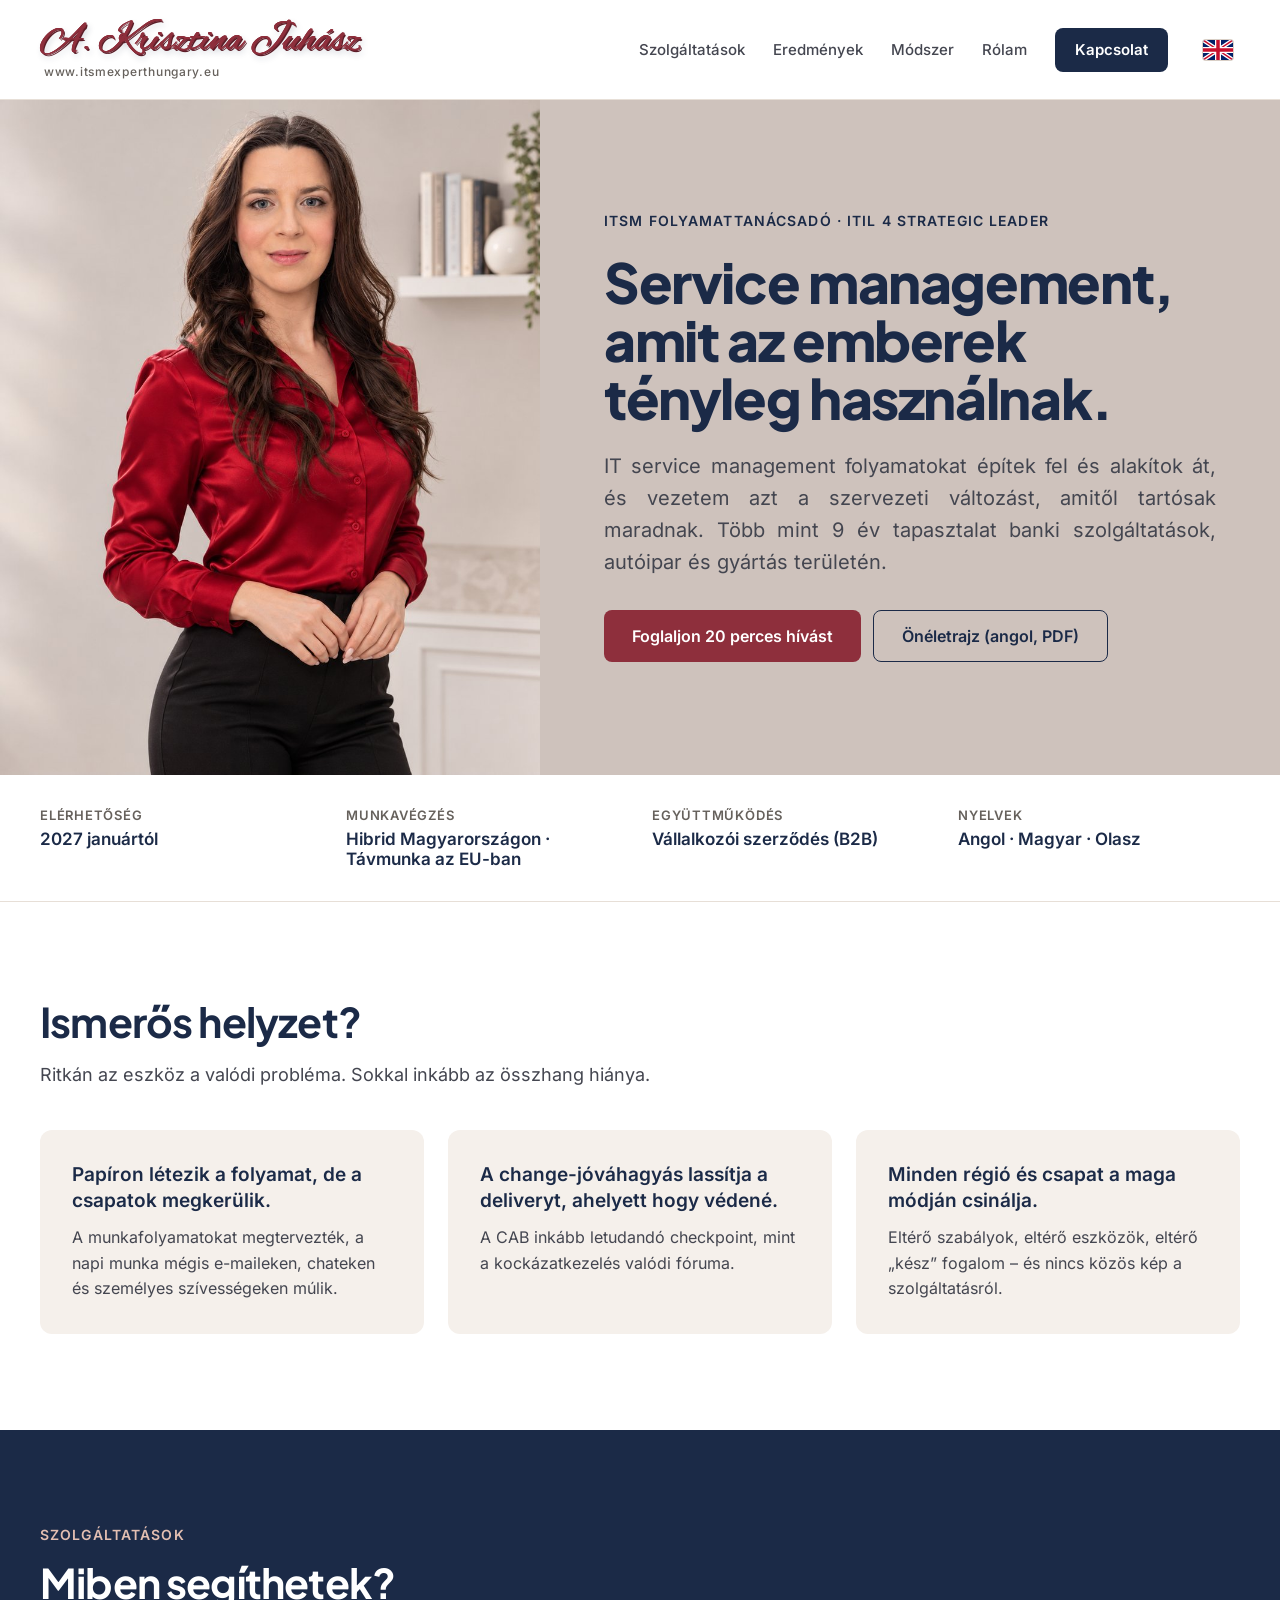
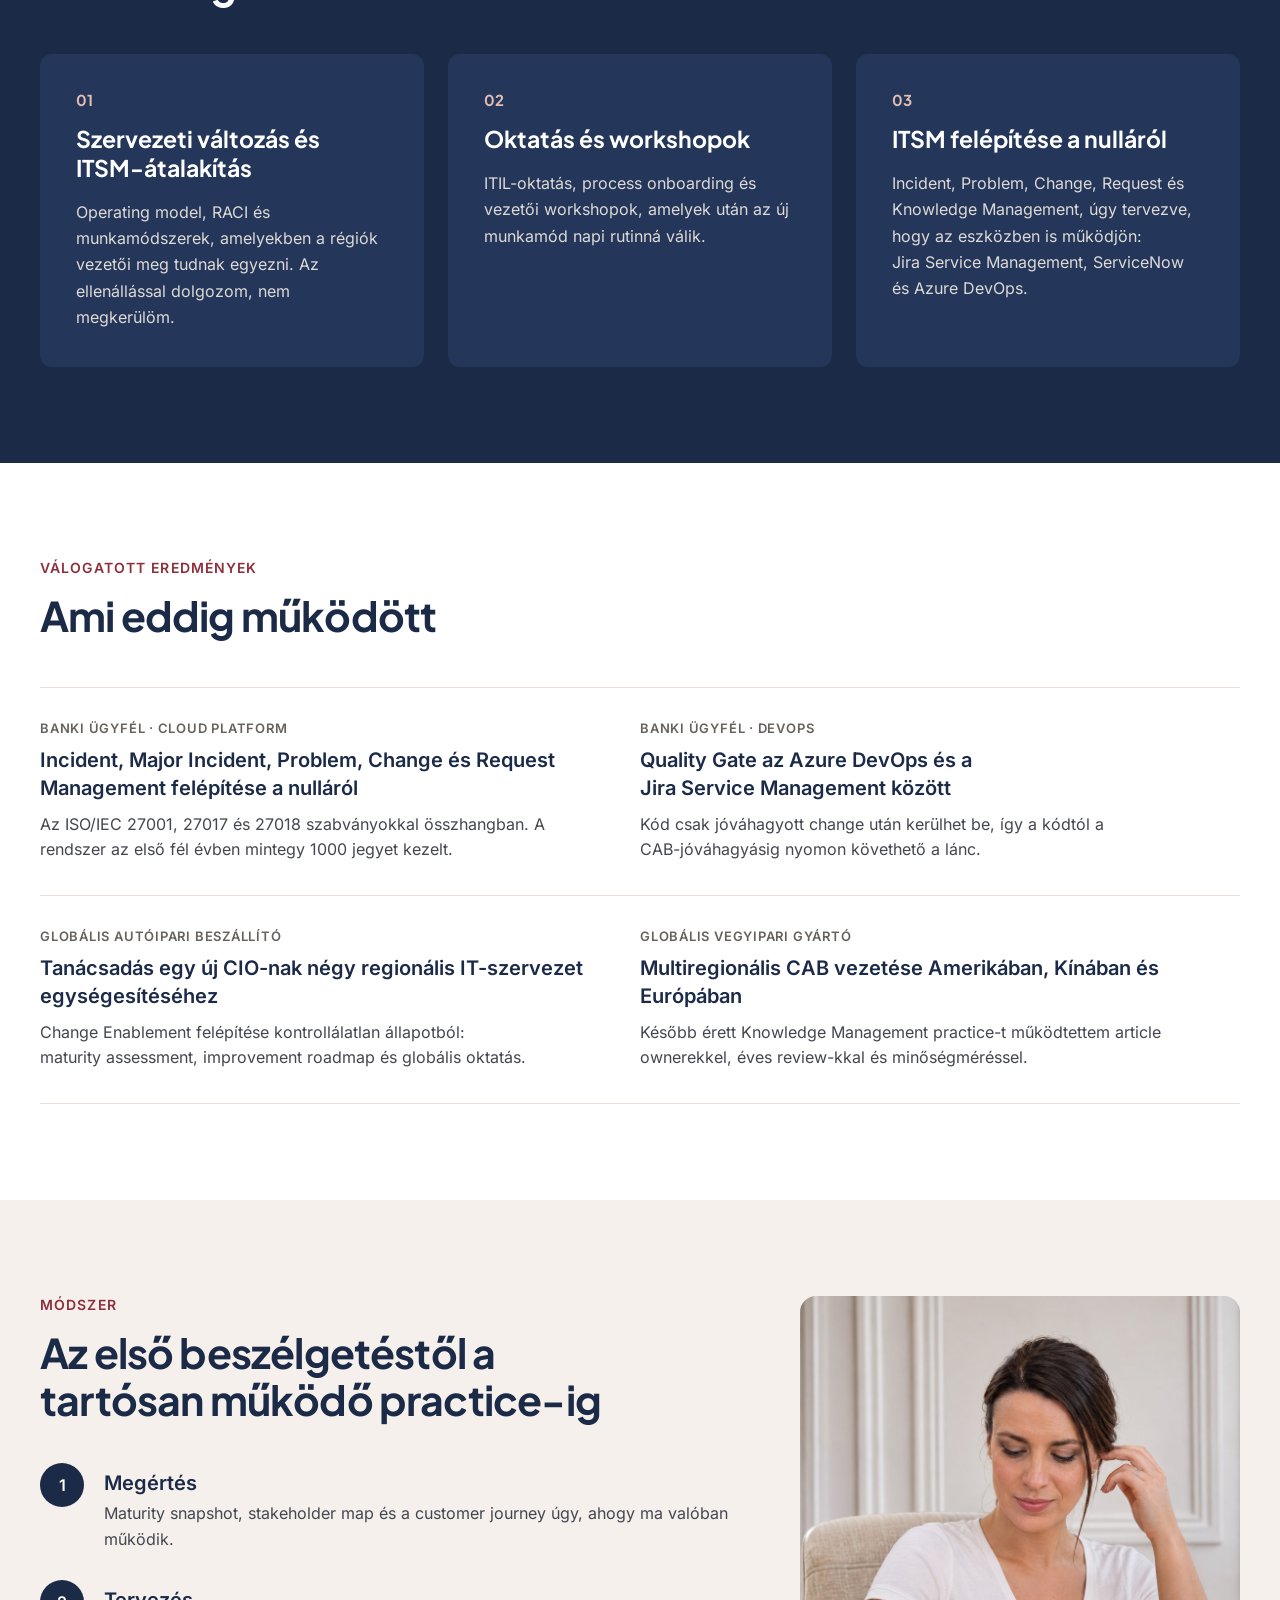
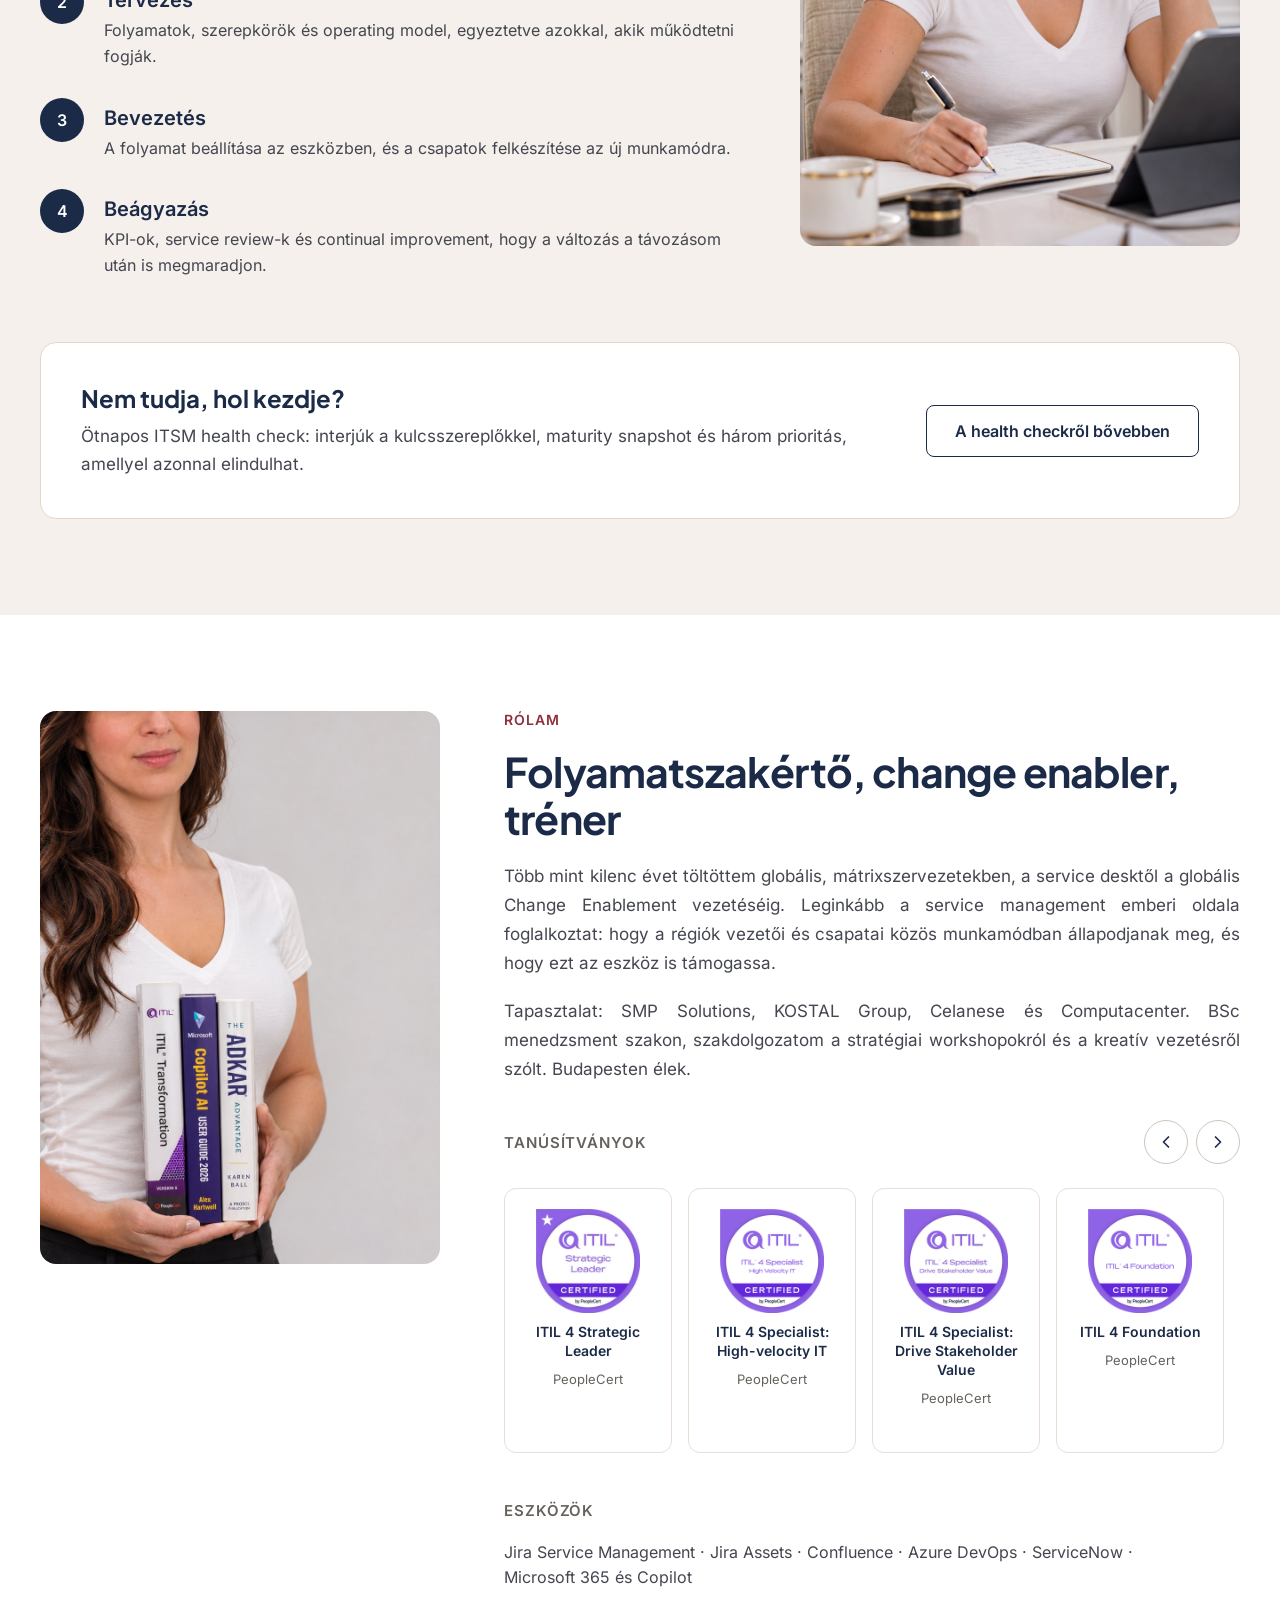
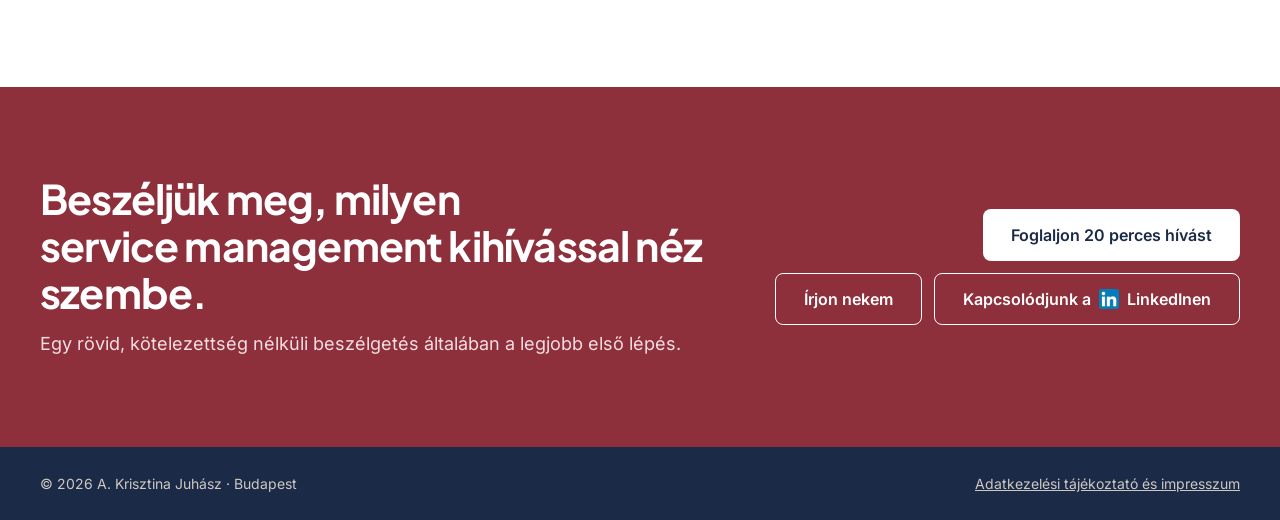
==== commit bbca9200: "Header wordmark: name in Alex Brush (accent red, subtle 3D shadow) with the web address below Co-Aut" ====
--- a/hu/index.html
+++ b/hu/index.html
@@ -33,7 +33,7 @@
 
 <header style="position: sticky; top: 0; z-index: 50; border-bottom: 1px solid #E7DFD7; background: #FFFFFF">
 <div style="max-width: 1200px; margin: 0 auto; padding: 20px 32px; display: flex; flex-wrap: wrap; align-items: center; justify-content: space-between; gap: 16px">
-<a href="#top" style="font-family: 'Plus Jakarta Sans', sans-serif; font-weight: 800; font-size: 23px; color: #1B2A47; text-decoration: none; letter-spacing: -0.01em">A. Krisztina Juhász</a>
+<a href="#top" aria-label="A. Krisztina Juhász – itsmexperthungary.eu" style="display: flex; flex-direction: column; align-items: flex-start; gap: 2px; text-decoration: none"><span style="font-family: 'Alex Brush', cursive; font-weight: 400; font-size: 40px; line-height: 1.05; color: #8E2F3C; text-shadow: 0.6px 0 0 #8E2F3C, -0.4px 0 0 #8E2F3C, 0 0.4px 0 #8E2F3C, 1px 1px 0 #6E2430, 2px 2px 0 #5A1D27, 3px 4px 6px rgba(27, 42, 71, 0.28); padding-right: 8px; white-space: nowrap">A. Krisztina Juhász</span><span style="font-family: Inter, system-ui, sans-serif; font-size: 12px; font-weight: 500; letter-spacing: 0.06em; color: #66615C; padding-left: 4px">www.itsmexperthungary.eu</span></a>
 <button type="button" class="menu-toggle" aria-expanded="false" aria-controls="site-nav" aria-label="Menü"><svg class="i-open" aria-hidden="true" width="22" height="22" viewBox="0 0 24 24" fill="none" stroke="currentColor" stroke-width="2" stroke-linecap="round"><path d="M4 7h16M4 12h16M4 17h16"></path></svg><svg class="i-close" aria-hidden="true" width="22" height="22" viewBox="0 0 24 24" fill="none" stroke="currentColor" stroke-width="2" stroke-linecap="round"><path d="M6 6l12 12M18 6L6 18"></path></svg></button>
 <nav id="site-nav" aria-label="Fő navigáció" style="display: flex; flex-wrap: wrap; align-items: center; gap: 28px; font-size: 15px; font-weight: 500">
 <a href="#services" style="color: #444650; text-decoration: none">Szolgáltatások</a>
--- a/assets/css/site.css
+++ b/assets/css/site.css
@@ -118,6 +118,26 @@
   unicode-range: U+0000-00FF,U+0131,U+0152-0153,U+02BB-02BC,U+02C6,U+02DA,U+02DC,U+0304,U+0308,U+0329,U+2000-206F,U+20AC,U+2122,U+2191,U+2193,U+2212,U+2215,U+FEFF,U+FFFD;
 }
 
+/* alex-brush-latin-ext-400-normal */
+@font-face {
+  font-family: 'Alex Brush';
+  font-style: normal;
+  font-display: swap;
+  font-weight: 400;
+  src: url(../fonts/alex-brush-latin-ext-400-normal.woff2) format('woff2');
+  unicode-range: U+0100-02BA,U+02BD-02C5,U+02C7-02CC,U+02CE-02D7,U+02DD-02FF,U+0304,U+0308,U+0329,U+1D00-1DBF,U+1E00-1E9F,U+1EF2-1EFF,U+2020,U+20A0-20AB,U+20AD-20C0,U+2113,U+2C60-2C7F,U+A720-A7FF;
+}
+
+/* alex-brush-latin-400-normal */
+@font-face {
+  font-family: 'Alex Brush';
+  font-style: normal;
+  font-display: swap;
+  font-weight: 400;
+  src: url(../fonts/alex-brush-latin-400-normal.woff2) format('woff2');
+  unicode-range: U+0000-00FF,U+0131,U+0152-0153,U+02BB-02BC,U+02C6,U+02DA,U+02DC,U+0304,U+0308,U+0329,U+2000-206F,U+20AC,U+2122,U+2191,U+2193,U+2212,U+2215,U+FEFF,U+FFFD;
+}
+
 html{-webkit-text-size-adjust:100%;scroll-behavior:smooth;scroll-padding-top:96px}
 body{margin:0;background:#FFFFFF}
 img{max-width:100%}
@@ -132,7 +152,8 @@
 .menu-toggle{display:none}
 @media (max-width:640px){
 header>div{padding:10px 16px!important;gap:8px!important;flex-wrap:nowrap!important}
-header>div>a:first-child{font-size:18px!important;white-space:nowrap}
+header>div>a:first-child>span:first-child{font-size:30px!important}
+header>div>a:first-child>span:last-child{font-size:11px!important}
 .menu-toggle{display:inline-flex;align-items:center;justify-content:center;width:44px;height:44px;margin-left:auto;padding:0;border:1px solid #CFC4BA;border-radius:8px;background:#FFFFFF;color:#1B2A47;cursor:pointer}
 .menu-toggle .i-close{display:none}
 header.menu-open .menu-toggle .i-open{display:none}
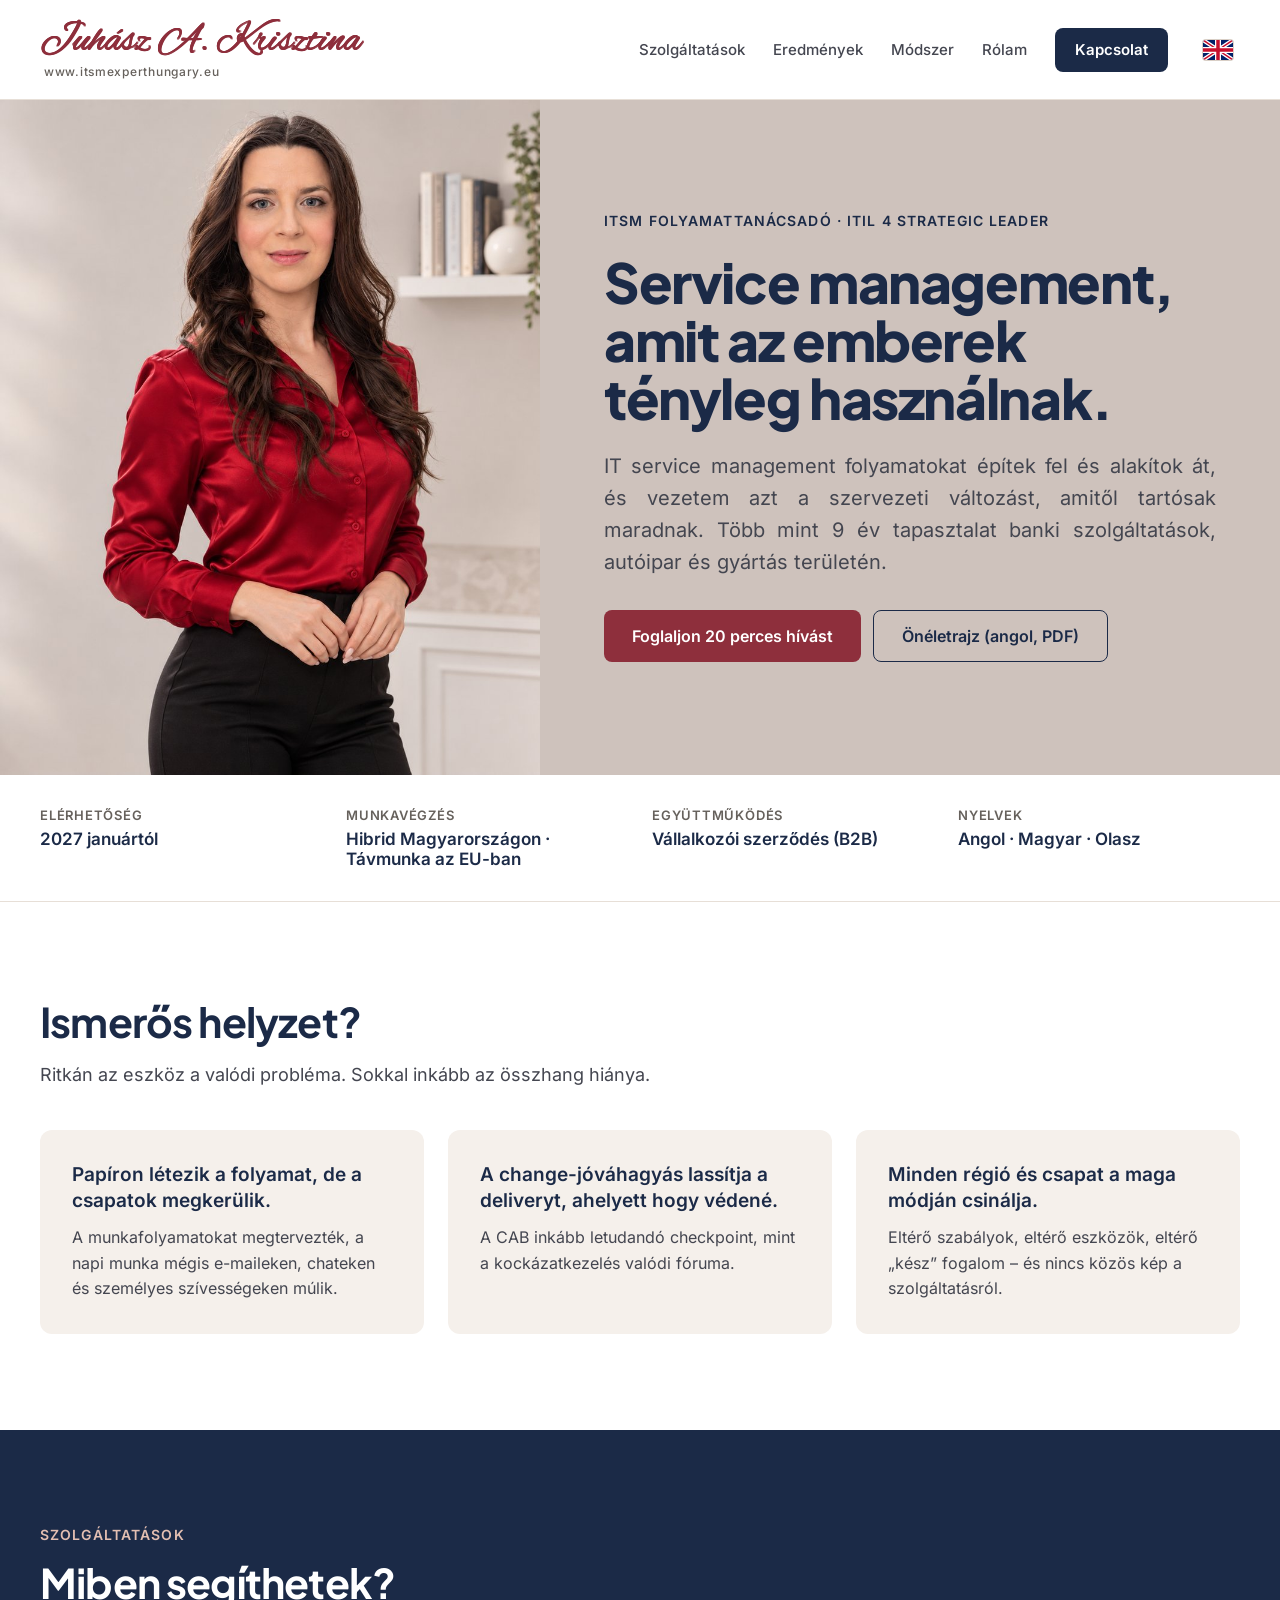
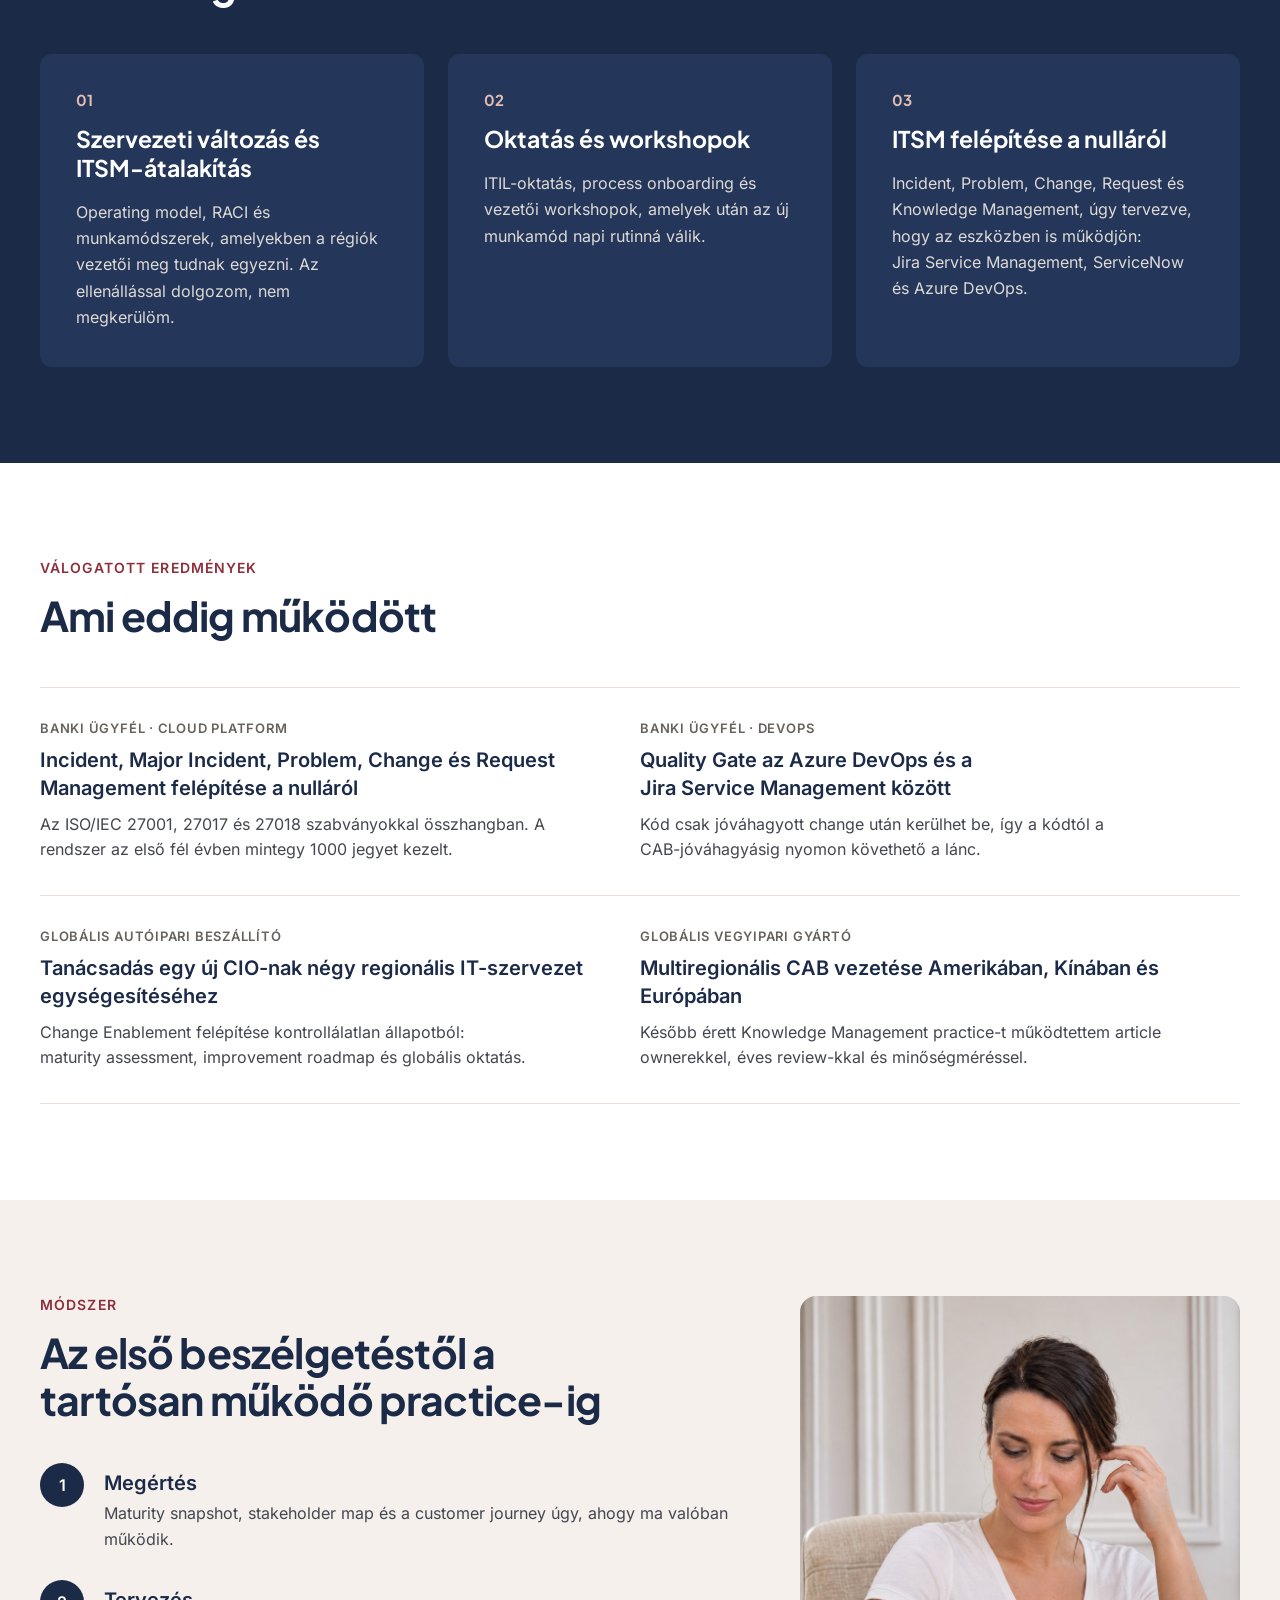
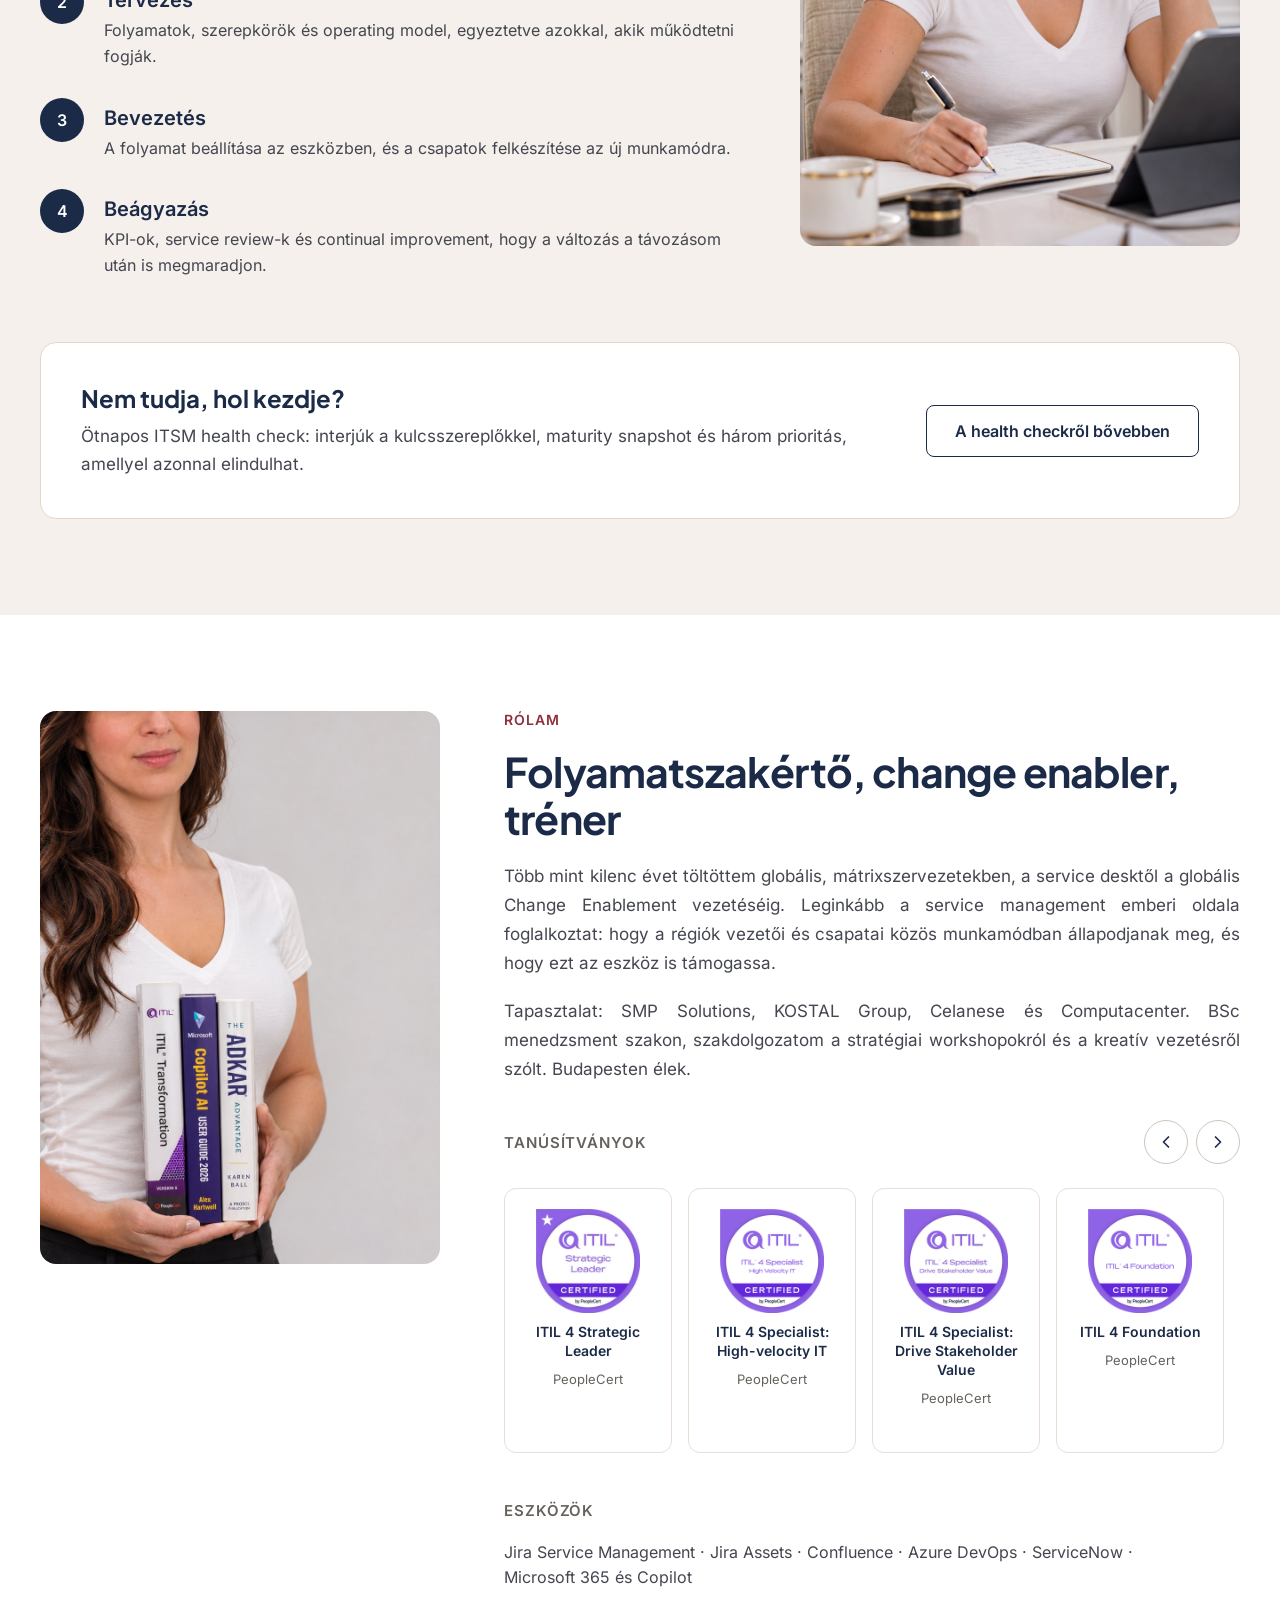
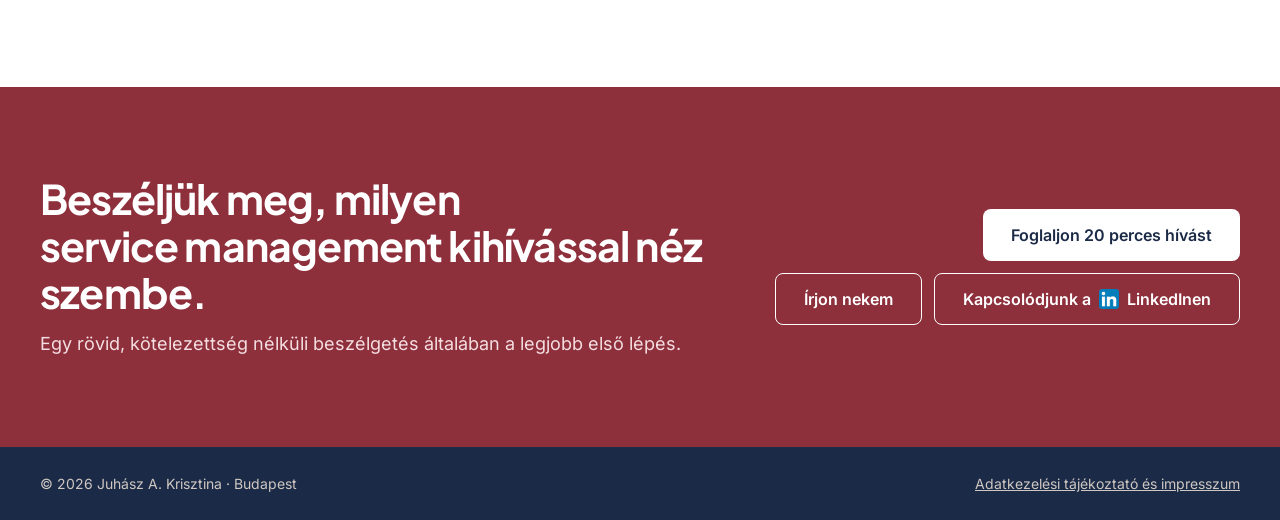
==== commit 7049266a: "Wordmark without shadow; Hungarian pages use Hungarian name order (Juhász A. Krisztina) Co-Authored-" ====
--- a/hu/index.html
+++ b/hu/index.html
@@ -3,11 +3,11 @@
 <head>
 <meta charset="utf-8">
 <meta name="viewport" content="width=device-width, initial-scale=1">
-<title>A. Krisztina Juhász – ITSM folyamattanácsadó</title>
+<title>Juhász A. Krisztina – ITSM folyamattanácsadó</title>
 <meta name="description" content="ITSM folyamattanácsadó és ITIL-tréner. IT service management folyamatokat építek fel és alakítok át, és vezetem a szervezeti változást, amitől tartósak maradnak.">
 <link rel="canonical" href="https://itsmexperthungary.eu/hu/">
 <meta property="og:type" content="website">
-<meta property="og:title" content="A. Krisztina Juhász – ITSM folyamattanácsadó">
+<meta property="og:title" content="Juhász A. Krisztina – ITSM folyamattanácsadó">
 <meta property="og:description" content="ITSM folyamattanácsadó és ITIL-tréner. IT service management folyamatokat építek fel és alakítok át, és vezetem a szervezeti változást, amitől tartósak maradnak.">
 <meta property="og:url" content="https://itsmexperthungary.eu/hu/">
 <meta property="og:image" content="https://itsmexperthungary.eu/assets/img/og-image.jpg">
@@ -33,7 +33,7 @@
 
 <header style="position: sticky; top: 0; z-index: 50; border-bottom: 1px solid #E7DFD7; background: #FFFFFF">
 <div style="max-width: 1200px; margin: 0 auto; padding: 20px 32px; display: flex; flex-wrap: wrap; align-items: center; justify-content: space-between; gap: 16px">
-<a href="#top" aria-label="A. Krisztina Juhász – itsmexperthungary.eu" style="display: flex; flex-direction: column; align-items: flex-start; gap: 2px; text-decoration: none"><span style="font-family: 'Alex Brush', cursive; font-weight: 400; font-size: 40px; line-height: 1.05; color: #8E2F3C; text-shadow: 0.6px 0 0 #8E2F3C, -0.4px 0 0 #8E2F3C, 0 0.4px 0 #8E2F3C, 1px 1px 0 #6E2430, 2px 2px 0 #5A1D27, 3px 4px 6px rgba(27, 42, 71, 0.28); padding-right: 8px; white-space: nowrap">A. Krisztina Juhász</span><span style="font-family: Inter, system-ui, sans-serif; font-size: 12px; font-weight: 500; letter-spacing: 0.06em; color: #66615C; padding-left: 4px">www.itsmexperthungary.eu</span></a>
+<a href="#top" aria-label="Juhász A. Krisztina – itsmexperthungary.eu" style="display: flex; flex-direction: column; align-items: flex-start; gap: 2px; text-decoration: none"><span style="font-family: 'Alex Brush', cursive; font-weight: 400; font-size: 40px; line-height: 1.05; color: #8E2F3C; text-shadow: 0.9px 0 0 #8E2F3C, -0.5px 0 0 #8E2F3C, 0 0.7px 0 #8E2F3C, 0.5px 0.5px 0 #8E2F3C; padding-right: 8px; white-space: nowrap">Juhász A. Krisztina</span><span style="font-family: Inter, system-ui, sans-serif; font-size: 12px; font-weight: 500; letter-spacing: 0.06em; color: #66615C; padding-left: 4px">www.itsmexperthungary.eu</span></a>
 <button type="button" class="menu-toggle" aria-expanded="false" aria-controls="site-nav" aria-label="Menü"><svg class="i-open" aria-hidden="true" width="22" height="22" viewBox="0 0 24 24" fill="none" stroke="currentColor" stroke-width="2" stroke-linecap="round"><path d="M4 7h16M4 12h16M4 17h16"></path></svg><svg class="i-close" aria-hidden="true" width="22" height="22" viewBox="0 0 24 24" fill="none" stroke="currentColor" stroke-width="2" stroke-linecap="round"><path d="M6 6l12 12M18 6L6 18"></path></svg></button>
 <nav id="site-nav" aria-label="Fő navigáció" style="display: flex; flex-wrap: wrap; align-items: center; gap: 28px; font-size: 15px; font-weight: 500">
 <a href="#services" style="color: #444650; text-decoration: none">Szolgáltatások</a>
@@ -49,7 +49,7 @@
 <section id="top" style="background: #CEC2BC">
 <div style="display: flex; flex-wrap: wrap; align-items: stretch">
 <div style="flex: 4 1 420px; min-width: 0; min-height: 560px; display: flex">
-<img src="../assets/img/portrait.jpg" alt="A. Krisztina Juhász portréja" style="display: block; width: 100%; height: 100%; min-height: 560px; object-fit: cover; object-position: center 12%">
+<img src="../assets/img/portrait.jpg" alt="Juhász A. Krisztina portréja" style="display: block; width: 100%; height: 100%; min-height: 560px; object-fit: cover; object-position: center 12%">
 </div><div style="flex: 6 1 560px; min-width: 0; box-sizing: border-box; padding: 88px clamp(24px, 5vw, 80px); display: flex; align-items: center">
 <div style="width: 100%; max-width: 700px; container-type: inline-size; display: flex; flex-direction: column; gap: 24px">
 <p style="margin: 0; font-size: 14px; font-weight: 600; letter-spacing: 0.08em; text-transform: uppercase; color: #1B2A47">ITSM folyamattanácsadó · ITIL 4 Strategic Leader</p>
@@ -205,7 +205,7 @@
 </ol>
 </div>
 <div class="stack-media" style="flex: 1 1 300px; max-width: 440px; min-width: 0; display: flex; align-self: flex-start">
-<img class="stack-img" src="../assets/img/at-work.jpg" alt="A. Krisztina Juhász jegyzetel és tervez az íróasztalánál" style="display: block; width: 100%; height: auto; aspect-ratio: 900 / 1125; object-fit: cover; object-position: center 30%; border-radius: 16px">
+<img class="stack-img" src="../assets/img/at-work.jpg" alt="Juhász A. Krisztina jegyzetel és tervez az íróasztalánál" style="display: block; width: 100%; height: auto; aspect-ratio: 900 / 1125; object-fit: cover; object-position: center 30%; border-radius: 16px">
 </div>
 </div>
 <div style="margin-top: 16px; padding: 40px; border-radius: 16px; background: #FFFFFF; border: 1px solid #E2D7CD; display: flex; flex-wrap: wrap; align-items: center; justify-content: space-between; gap: 24px">
@@ -221,7 +221,7 @@
 <section id="about" aria-labelledby="about-h" style="background: #FFFFFF">
 <div style="max-width: 1200px; margin: 0 auto; padding: 96px 32px; display: flex; flex-wrap: wrap; align-items: stretch; gap: 64px">
 <div class="stack-media" style="flex: 1 1 300px; max-width: 400px; min-width: 0; display: flex; align-self: flex-start; position: sticky; top: 112px">
-<img class="stack-img" src="../assets/img/books.jpg" alt="A. Krisztina Juhász ITIL-, Microsoft Copilot- és ADKAR-könyvekkel" style="display: block; width: 100%; height: auto; aspect-ratio: 900 / 1244; object-fit: cover; object-position: center 35%; border-radius: 16px">
+<img class="stack-img" src="../assets/img/books.jpg" alt="Juhász A. Krisztina ITIL-, Microsoft Copilot- és ADKAR-könyvekkel" style="display: block; width: 100%; height: auto; aspect-ratio: 900 / 1244; object-fit: cover; object-position: center 35%; border-radius: 16px">
 </div>
 <div style="flex: 1 1 360px; min-width: 0; display: flex; flex-direction: column; gap: 20px">
 <p style="margin: 0; font-size: 14px; font-weight: 600; letter-spacing: 0.08em; text-transform: uppercase; color: #8E2F3C">Rólam</p>
@@ -267,7 +267,7 @@
 
 <footer style="background: #1B2A47">
 <div style="max-width: 1200px; margin: 0 auto; padding: 28px 32px; display: flex; flex-wrap: wrap; justify-content: space-between; gap: 12px; font-size: 14px; color: #CFC8C2">
-<span>© 2026 A. Krisztina Juhász · Budapest</span>
+<span>© 2026 Juhász A. Krisztina · Budapest</span>
 <a href="privacy.html" style="color: #CFC8C2">Adatkezelési tájékoztató és impresszum</a>
 </div>
 </footer>
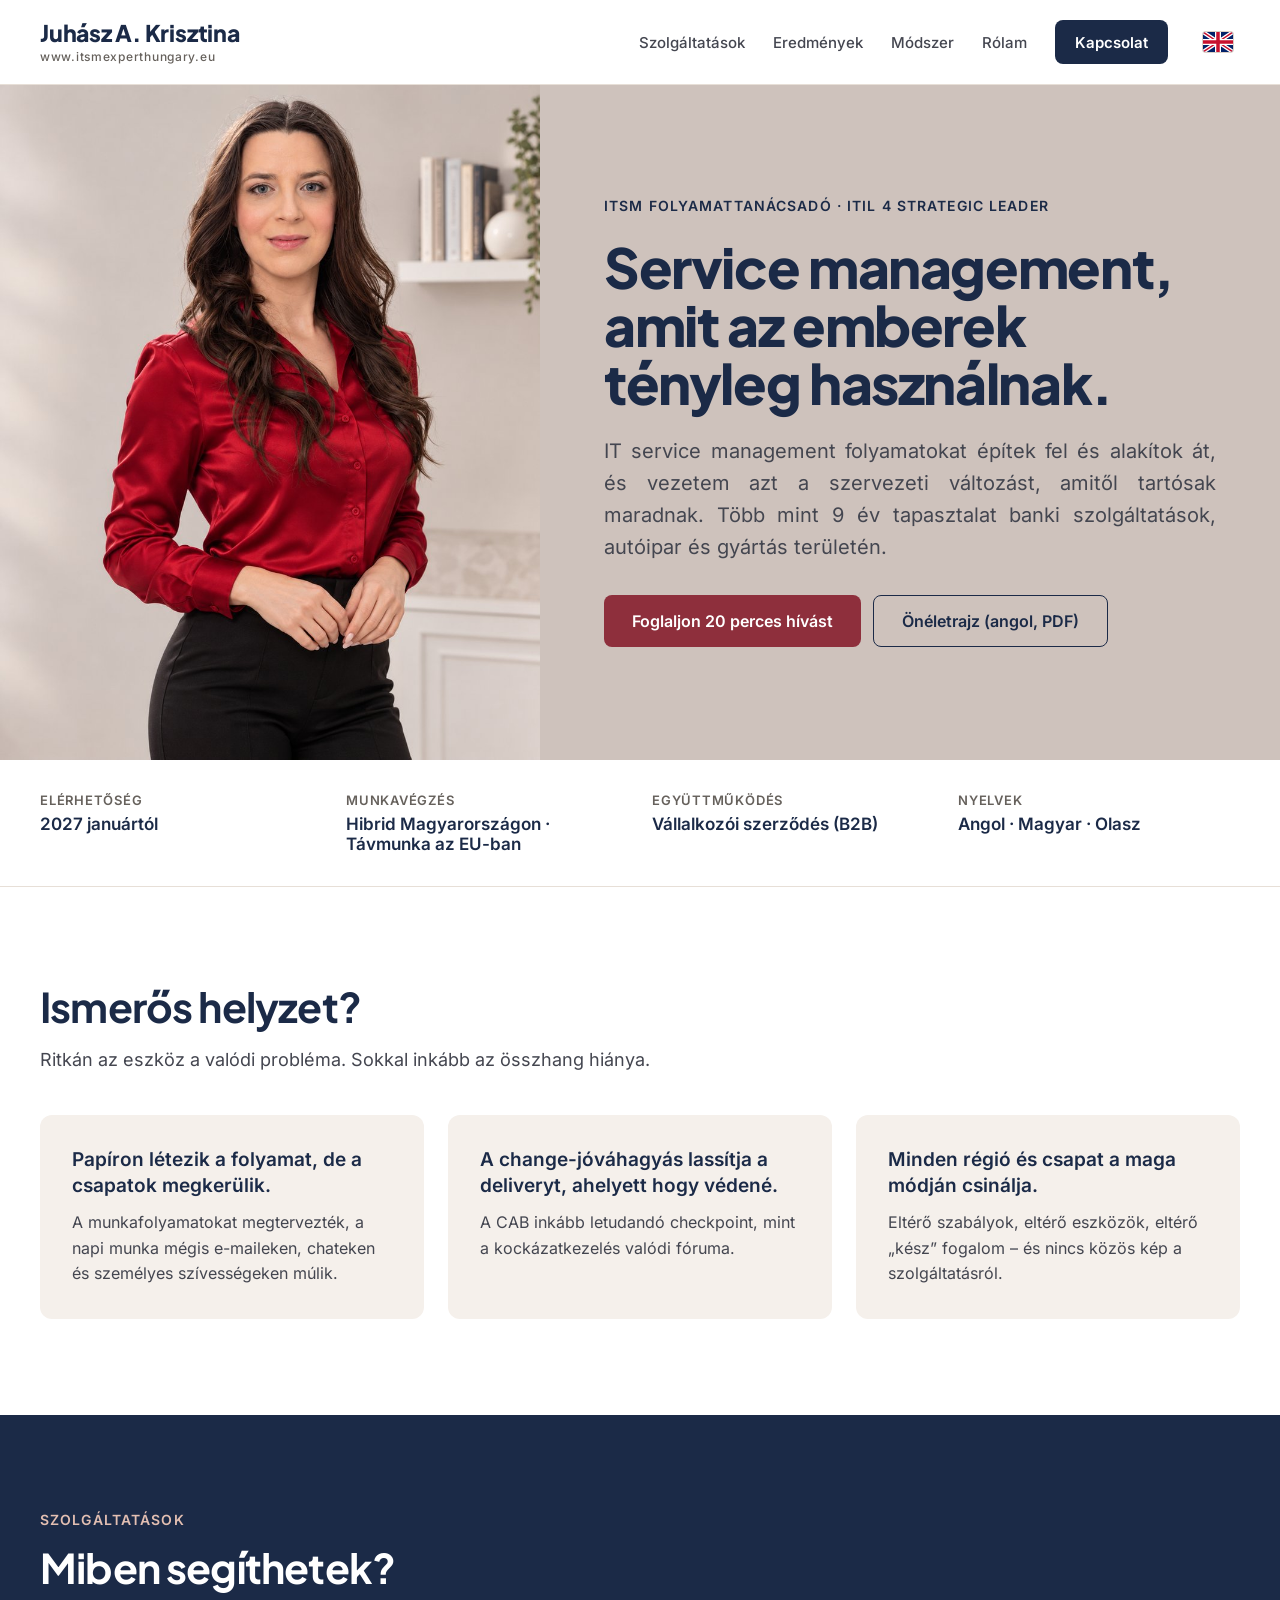
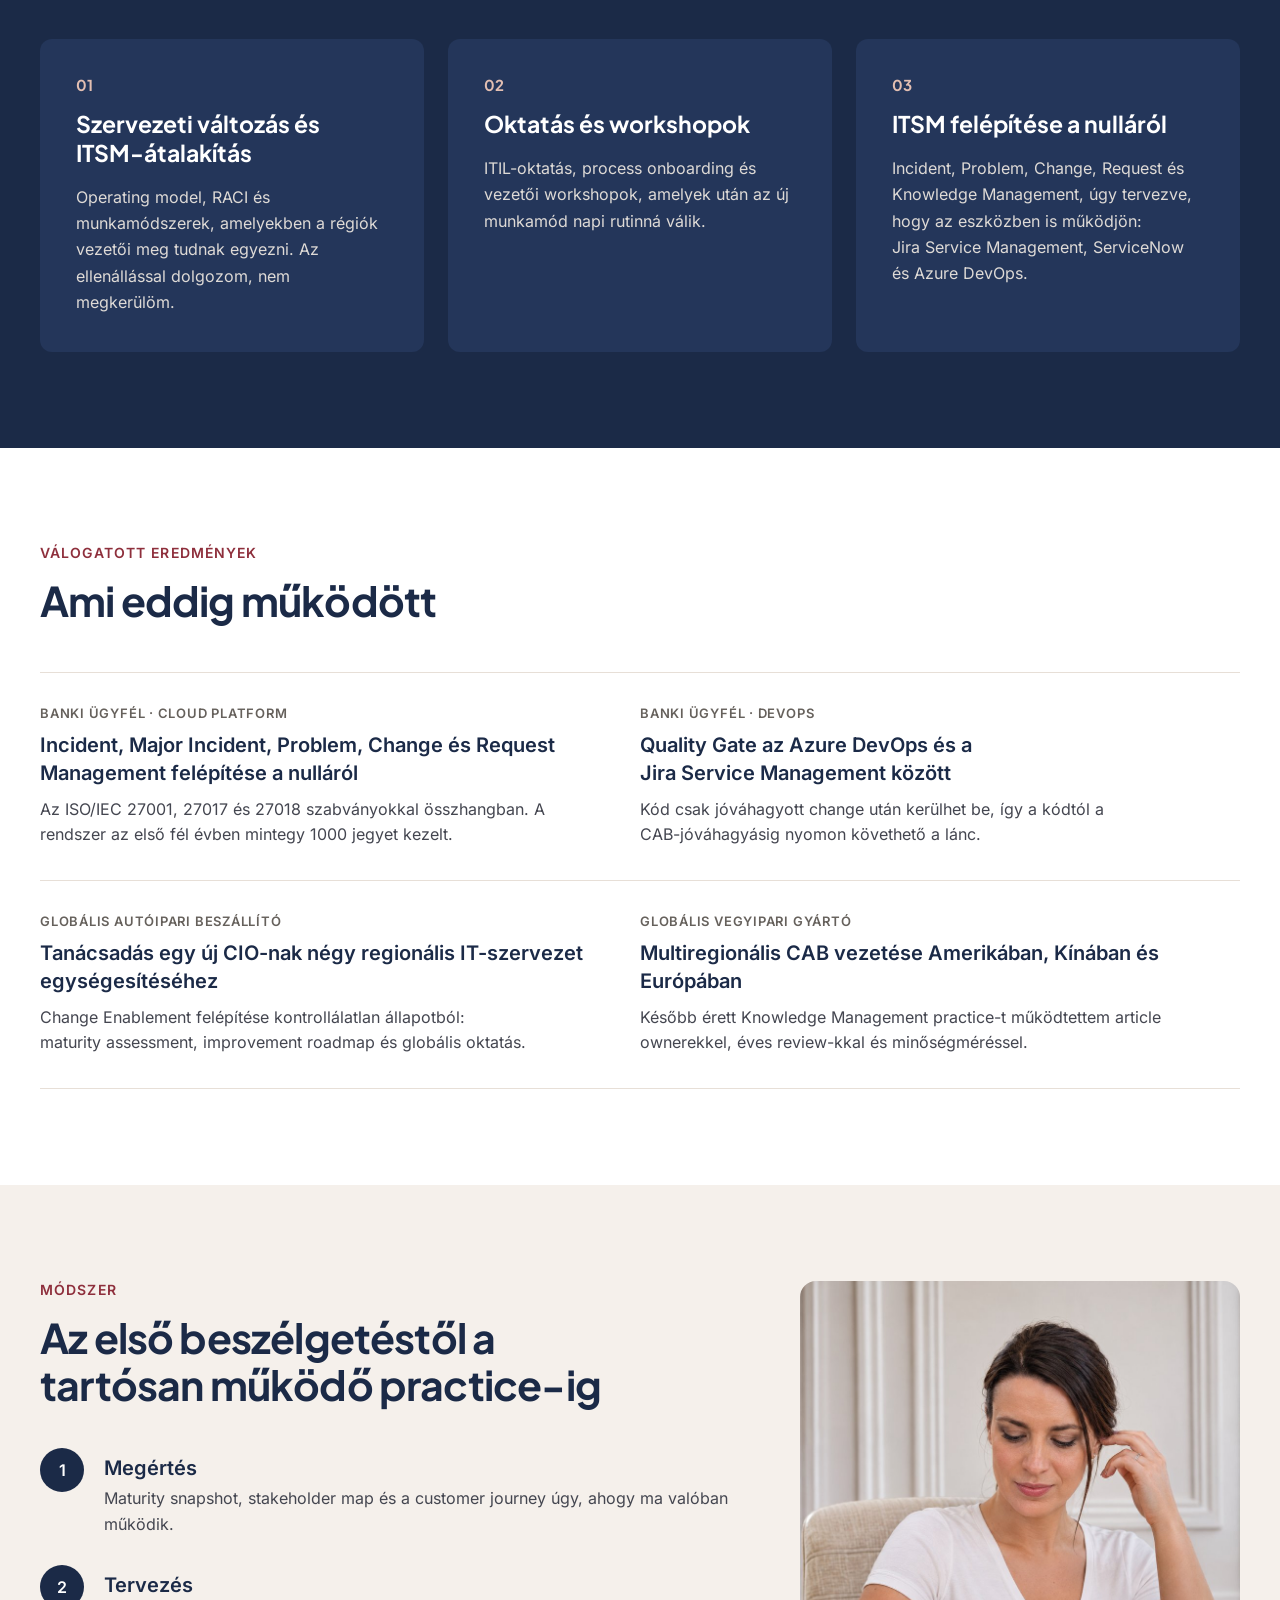
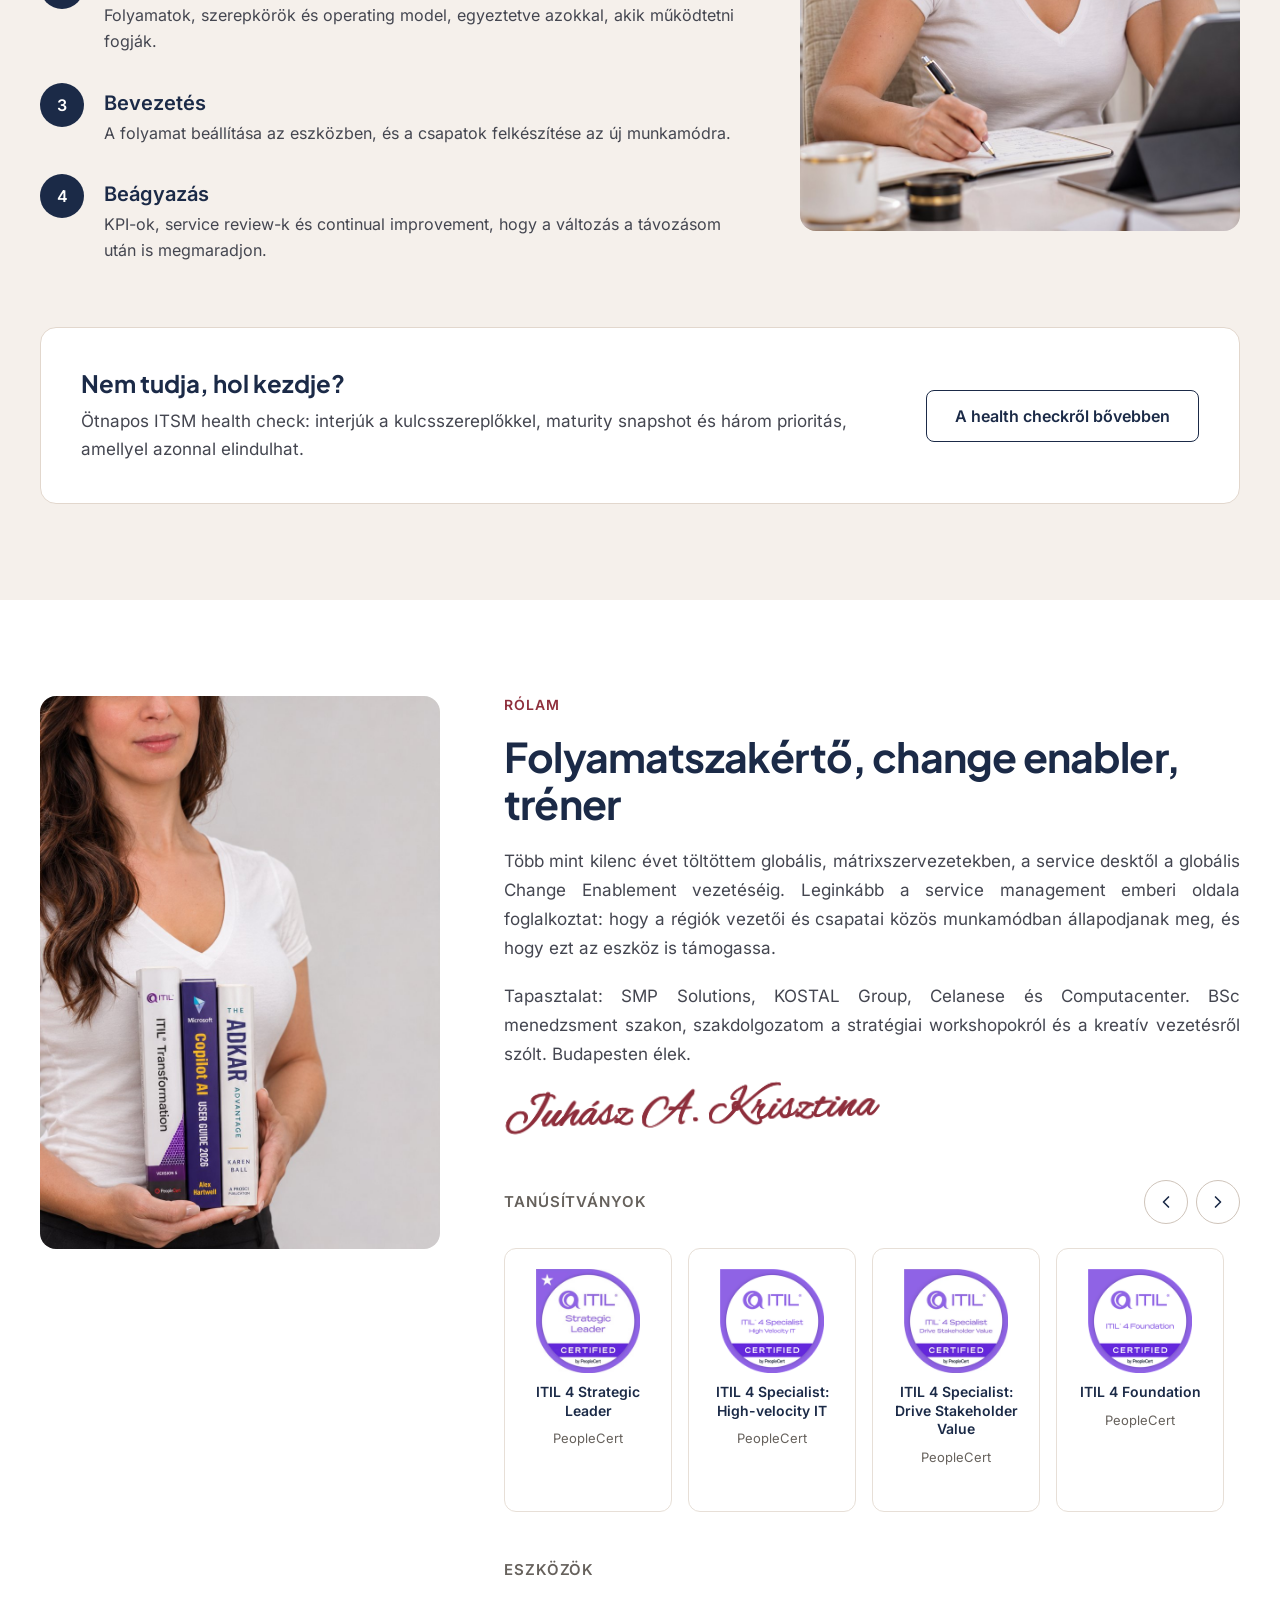
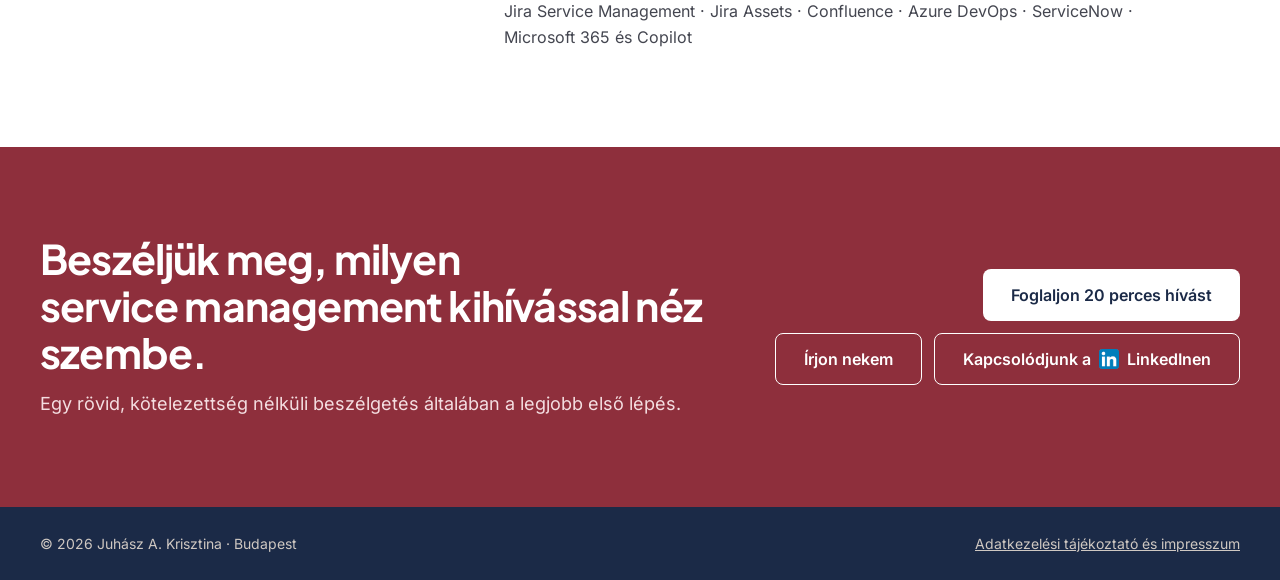
==== commit a2c7c11d: "Clean header wordmark with web address; handwritten signature moved to the About section Co-Authored" ====
--- a/hu/index.html
+++ b/hu/index.html
@@ -33,7 +33,7 @@
 
 <header style="position: sticky; top: 0; z-index: 50; border-bottom: 1px solid #E7DFD7; background: #FFFFFF">
 <div style="max-width: 1200px; margin: 0 auto; padding: 20px 32px; display: flex; flex-wrap: wrap; align-items: center; justify-content: space-between; gap: 16px">
-<a href="#top" aria-label="Juhász A. Krisztina – itsmexperthungary.eu" style="display: flex; flex-direction: column; align-items: flex-start; gap: 2px; text-decoration: none"><span style="font-family: 'Alex Brush', cursive; font-weight: 400; font-size: 40px; line-height: 1.05; color: #8E2F3C; text-shadow: 0.9px 0 0 #8E2F3C, -0.5px 0 0 #8E2F3C, 0 0.7px 0 #8E2F3C, 0.5px 0.5px 0 #8E2F3C; padding-right: 8px; white-space: nowrap">Juhász A. Krisztina</span><span style="font-family: Inter, system-ui, sans-serif; font-size: 12px; font-weight: 500; letter-spacing: 0.06em; color: #66615C; padding-left: 4px">www.itsmexperthungary.eu</span></a>
+<a href="#top" aria-label="Juhász A. Krisztina – itsmexperthungary.eu" style="display: flex; flex-direction: column; align-items: flex-start; gap: 2px; text-decoration: none"><span style="font-family: 'Plus Jakarta Sans', sans-serif; font-weight: 800; font-size: 23px; line-height: 1.15; color: #1B2A47; letter-spacing: -0.01em; white-space: nowrap">Juhász A. Krisztina</span><span style="font-family: Inter, system-ui, sans-serif; font-size: 12px; font-weight: 500; letter-spacing: 0.06em; color: #66615C">www.itsmexperthungary.eu</span></a>
 <button type="button" class="menu-toggle" aria-expanded="false" aria-controls="site-nav" aria-label="Menü"><svg class="i-open" aria-hidden="true" width="22" height="22" viewBox="0 0 24 24" fill="none" stroke="currentColor" stroke-width="2" stroke-linecap="round"><path d="M4 7h16M4 12h16M4 17h16"></path></svg><svg class="i-close" aria-hidden="true" width="22" height="22" viewBox="0 0 24 24" fill="none" stroke="currentColor" stroke-width="2" stroke-linecap="round"><path d="M6 6l12 12M18 6L6 18"></path></svg></button>
 <nav id="site-nav" aria-label="Fő navigáció" style="display: flex; flex-wrap: wrap; align-items: center; gap: 28px; font-size: 15px; font-weight: 500">
 <a href="#services" style="color: #444650; text-decoration: none">Szolgáltatások</a>
@@ -228,6 +228,7 @@
 <h2 id="about-h" style="margin: 0; font-family: 'Plus Jakarta Sans', sans-serif; font-weight: 700; font-size: clamp(30px, 3.2vw, 42px); line-height: 1.15; letter-spacing: -0.02em">Folyamatszakértő, change enabler, tréner</h2>
 <p style="margin: 0; font-size: 17px; line-height: 1.7; color: #444650; text-align: justify">Több mint kilenc évet töltöttem globális, mátrixszervezetekben, a service desktől a globális Change Enablement vezetéséig. Leginkább a service management emberi oldala foglalkoztat: hogy a régiók vezetői és csapatai közös munkamódban állapodjanak meg, és hogy ezt az eszköz is támogassa.</p>
 <p style="margin: 0; font-size: 17px; line-height: 1.7; color: #444650; text-align: justify">Tapasztalat: SMP Solutions, KOSTAL Group, Celanese és Computacenter. BSc menedzsment szakon, szakdolgozatom a stratégiai workshopokról és a kreatív vezetésről szólt. Budapesten élek.</p>
+<p aria-hidden="true" style="margin: 4px 0 0; font-family: 'Alex Brush', cursive; font-weight: 400; font-size: 46px; line-height: 1.1; color: #8E2F3C; text-shadow: 0.9px 0 0 #8E2F3C, -0.5px 0 0 #8E2F3C, 0 0.7px 0 #8E2F3C, 0.5px 0.5px 0 #8E2F3C; transform: rotate(-2deg); transform-origin: left center">Juhász A. Krisztina</p>
 <div style="margin-top: 16px; display: flex; align-items: center; justify-content: space-between; gap: 16px">
 <h3 style="margin: 0; font-size: 15px; font-weight: 600; letter-spacing: 0.06em; text-transform: uppercase; color: #66615C">Tanúsítványok</h3>
 <div style="display: flex; gap: 8px">
--- a/assets/css/site.css
+++ b/assets/css/site.css
@@ -152,7 +152,8 @@
 .menu-toggle{display:none}
 @media (max-width:640px){
 header>div{padding:10px 16px!important;gap:8px!important;flex-wrap:nowrap!important}
-header>div>a:first-child>span:first-child{font-size:30px!important}
+header>div>a:first-child>span:first-child{font-size:18px!important}
+#about p[aria-hidden]{font-size:38px!important}
 header>div>a:first-child>span:last-child{font-size:11px!important}
 .menu-toggle{display:inline-flex;align-items:center;justify-content:center;width:44px;height:44px;margin-left:auto;padding:0;border:1px solid #CFC4BA;border-radius:8px;background:#FFFFFF;color:#1B2A47;cursor:pointer}
 .menu-toggle .i-close{display:none}
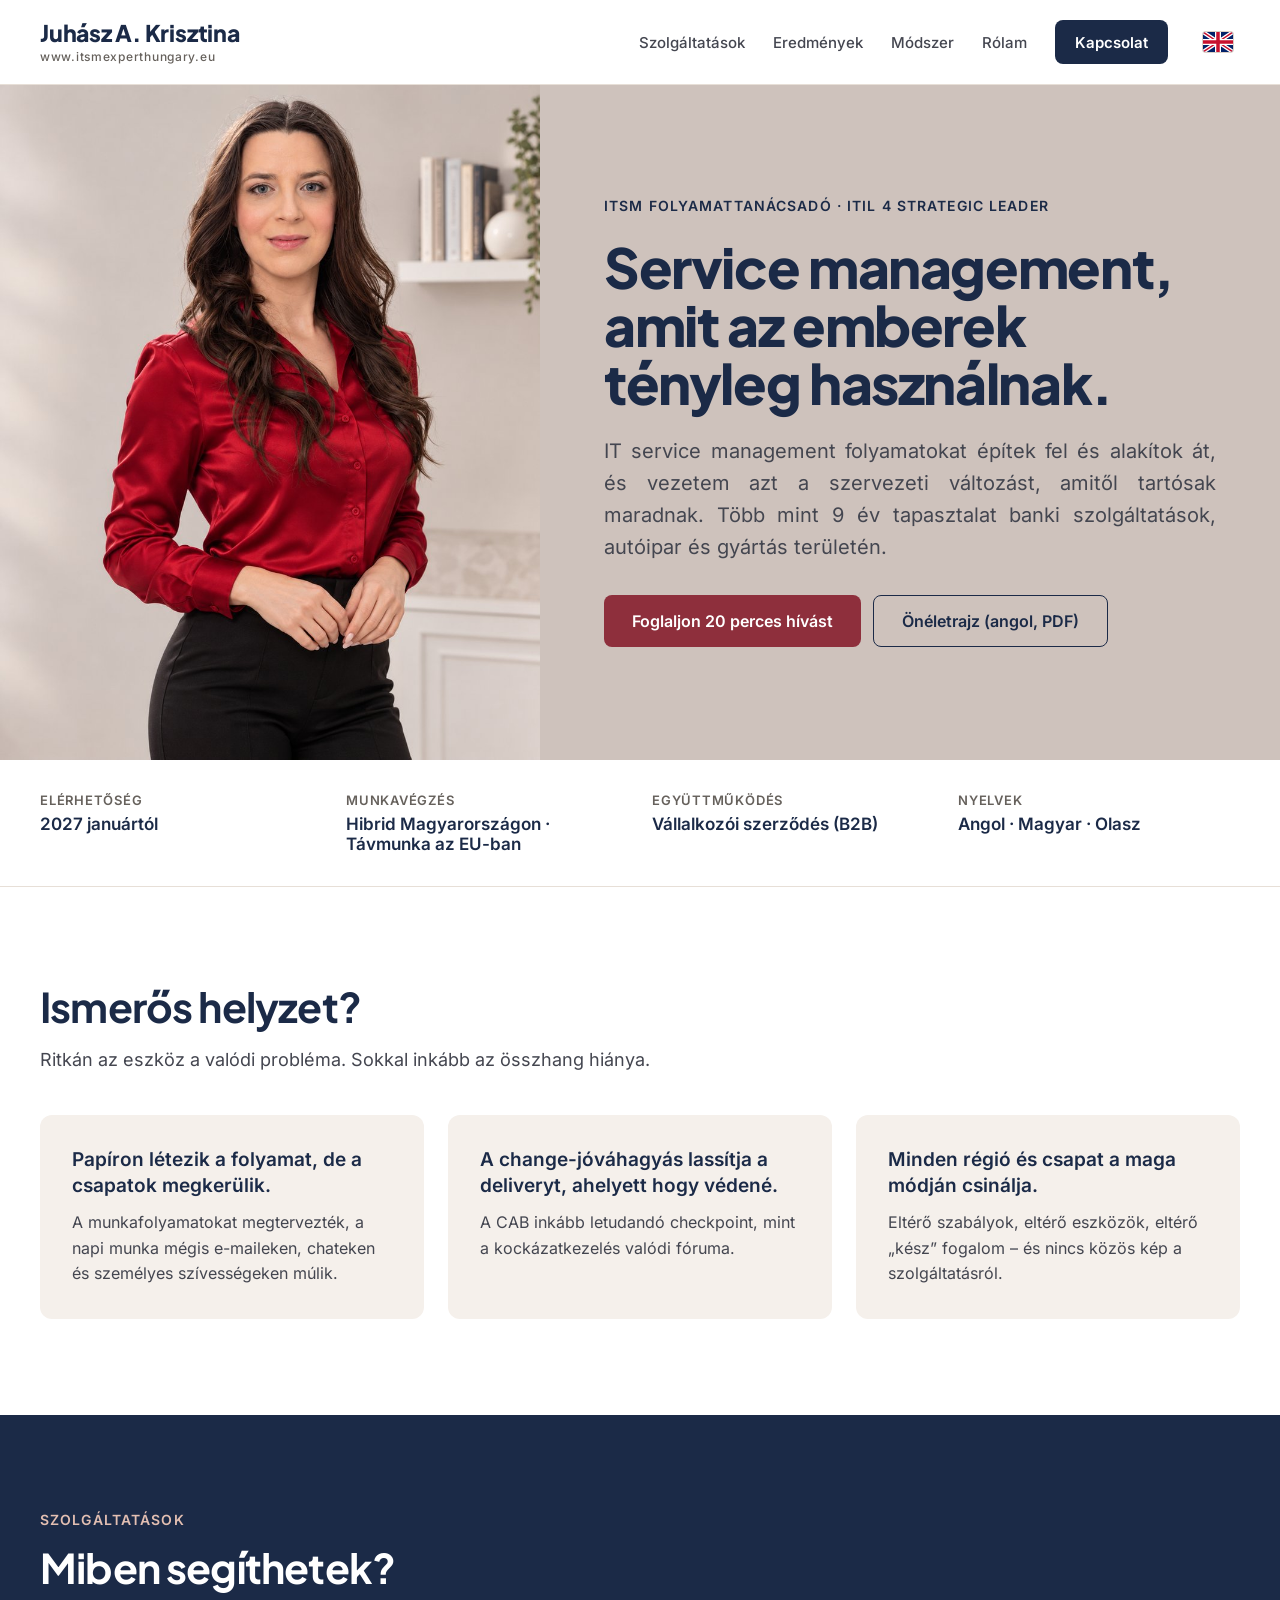
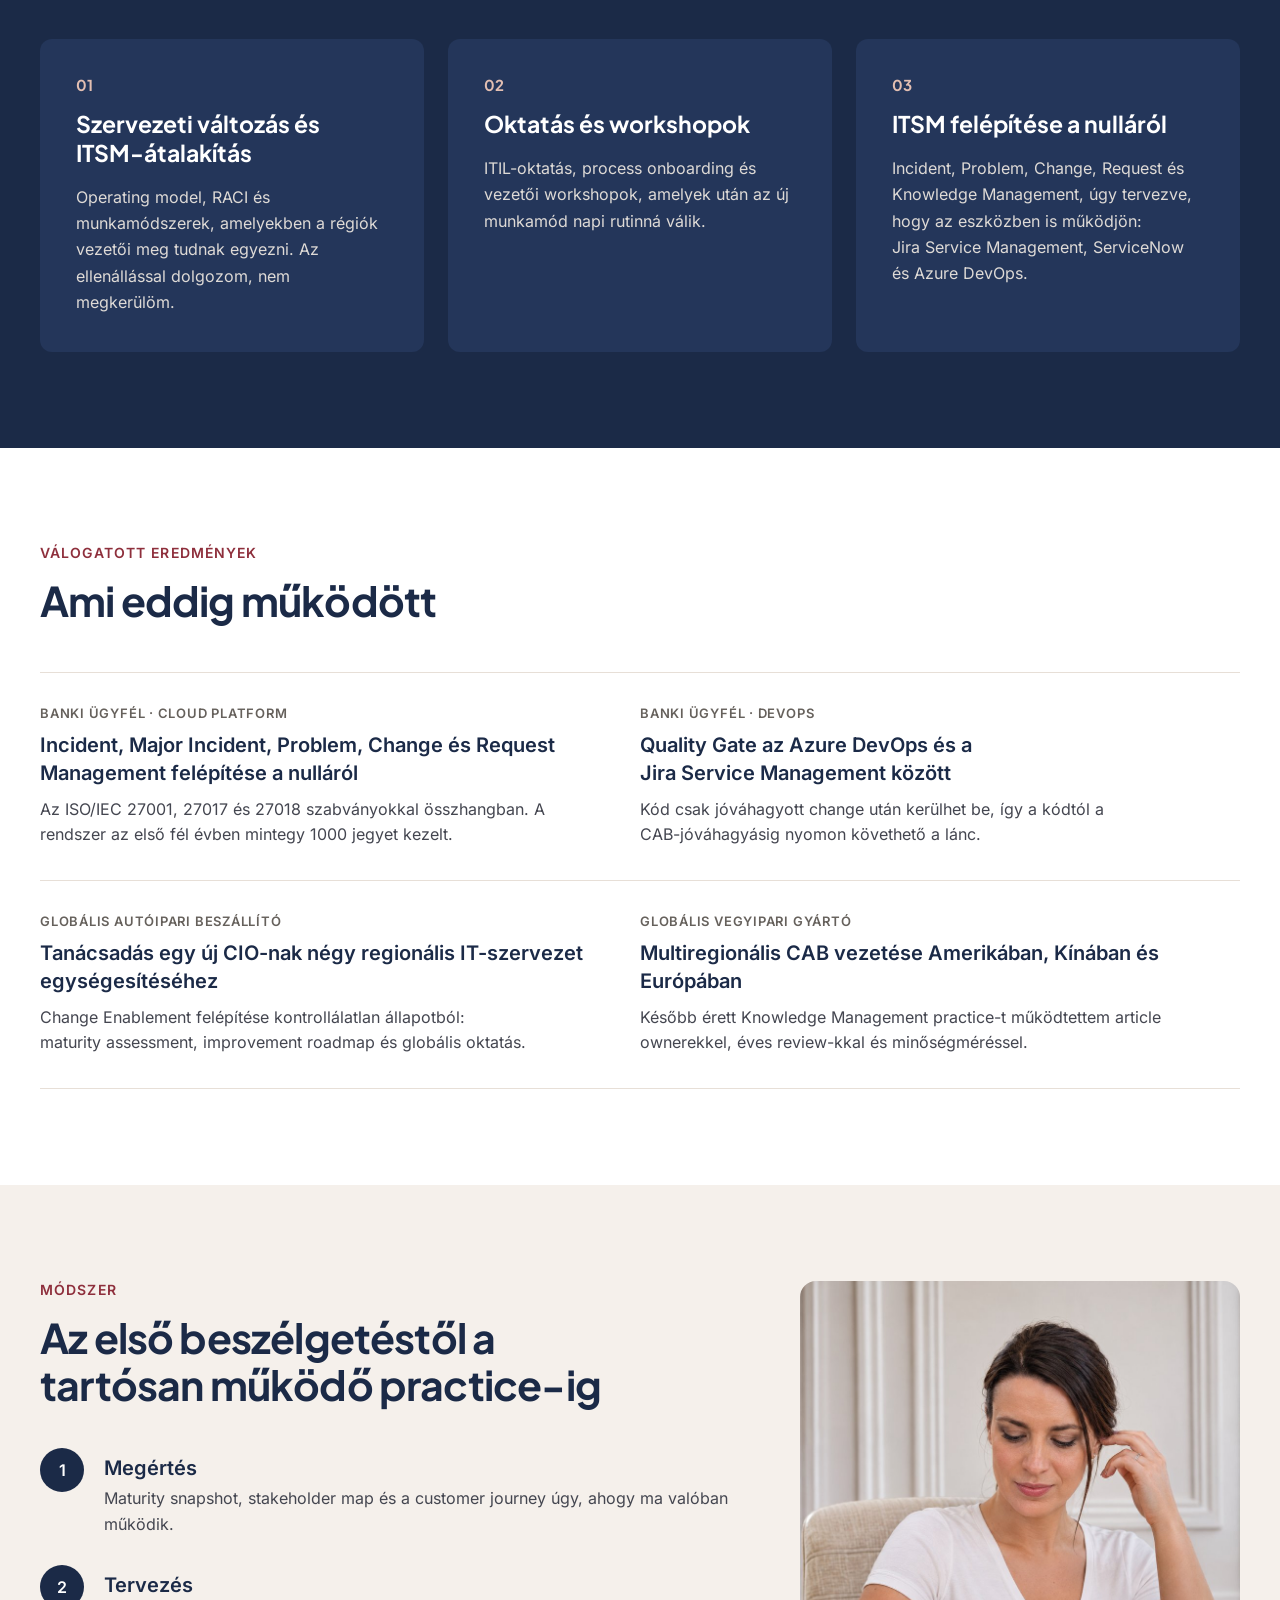
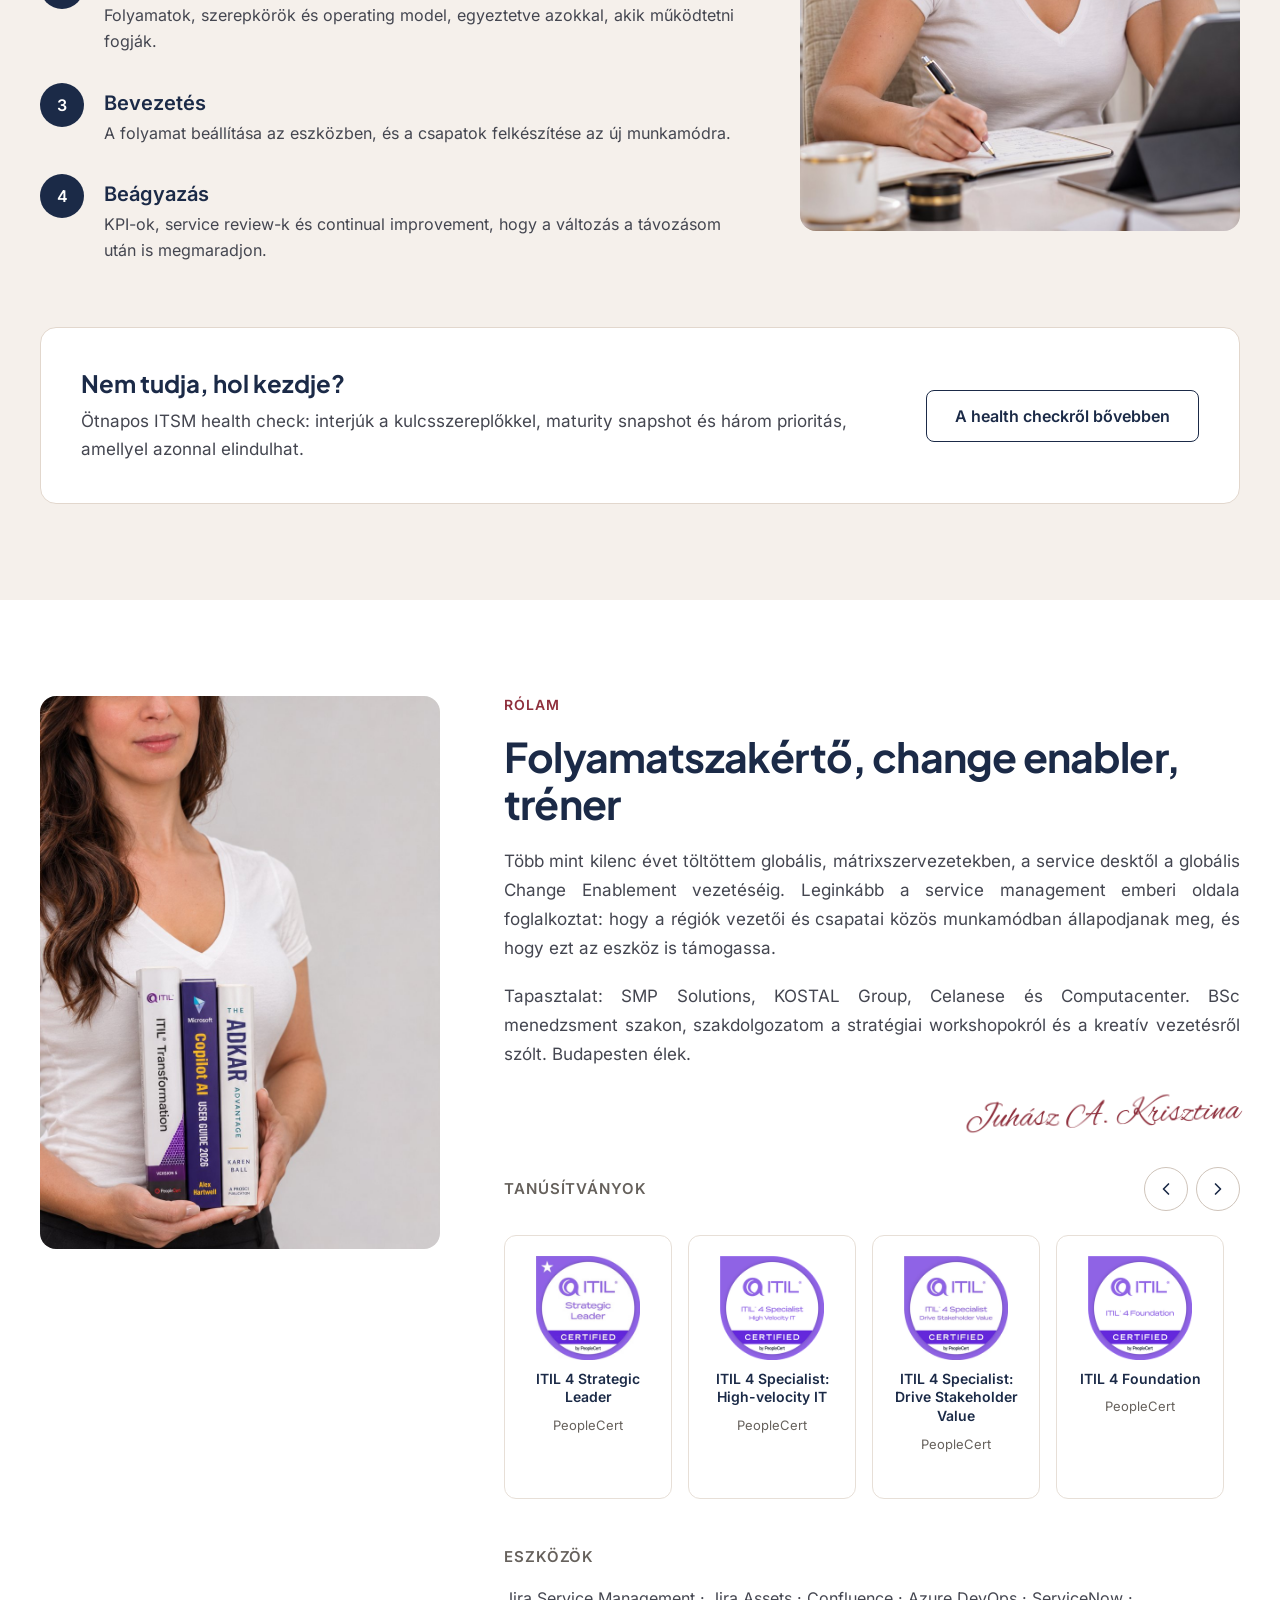
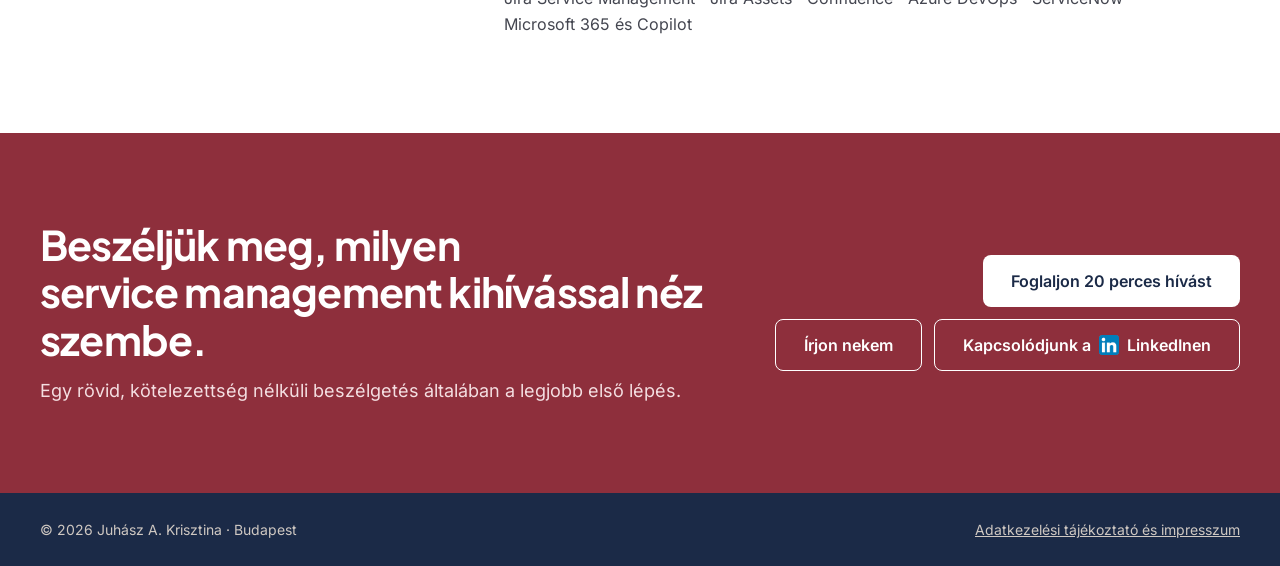
==== commit 436de07e: "About signature: smaller, regular weight, right-aligned Co-Authored-By: Claude Opus 5.5 <noreply@ant" ====
--- a/hu/index.html
+++ b/hu/index.html
@@ -228,7 +228,7 @@
 <h2 id="about-h" style="margin: 0; font-family: 'Plus Jakarta Sans', sans-serif; font-weight: 700; font-size: clamp(30px, 3.2vw, 42px); line-height: 1.15; letter-spacing: -0.02em">Folyamatszakértő, change enabler, tréner</h2>
 <p style="margin: 0; font-size: 17px; line-height: 1.7; color: #444650; text-align: justify">Több mint kilenc évet töltöttem globális, mátrixszervezetekben, a service desktől a globális Change Enablement vezetéséig. Leginkább a service management emberi oldala foglalkoztat: hogy a régiók vezetői és csapatai közös munkamódban állapodjanak meg, és hogy ezt az eszköz is támogassa.</p>
 <p style="margin: 0; font-size: 17px; line-height: 1.7; color: #444650; text-align: justify">Tapasztalat: SMP Solutions, KOSTAL Group, Celanese és Computacenter. BSc menedzsment szakon, szakdolgozatom a stratégiai workshopokról és a kreatív vezetésről szólt. Budapesten élek.</p>
-<p aria-hidden="true" style="margin: 4px 0 0; font-family: 'Alex Brush', cursive; font-weight: 400; font-size: 46px; line-height: 1.1; color: #8E2F3C; text-shadow: 0.9px 0 0 #8E2F3C, -0.5px 0 0 #8E2F3C, 0 0.7px 0 #8E2F3C, 0.5px 0.5px 0 #8E2F3C; transform: rotate(-2deg); transform-origin: left center">Juhász A. Krisztina</p>
+<p aria-hidden="true" style="margin: 4px 0 0; font-family: 'Alex Brush', cursive; font-weight: 400; font-size: 34px; line-height: 1.1; color: #8E2F3C; text-align: right; transform: rotate(-2deg); transform-origin: right center">Juhász A. Krisztina</p>
 <div style="margin-top: 16px; display: flex; align-items: center; justify-content: space-between; gap: 16px">
 <h3 style="margin: 0; font-size: 15px; font-weight: 600; letter-spacing: 0.06em; text-transform: uppercase; color: #66615C">Tanúsítványok</h3>
 <div style="display: flex; gap: 8px">
--- a/assets/css/site.css
+++ b/assets/css/site.css
@@ -153,7 +153,7 @@
 @media (max-width:640px){
 header>div{padding:10px 16px!important;gap:8px!important;flex-wrap:nowrap!important}
 header>div>a:first-child>span:first-child{font-size:18px!important}
-#about p[aria-hidden]{font-size:38px!important}
+#about p[aria-hidden]{font-size:30px!important;text-align:right!important}
 header>div>a:first-child>span:last-child{font-size:11px!important}
 .menu-toggle{display:inline-flex;align-items:center;justify-content:center;width:44px;height:44px;margin-left:auto;padding:0;border:1px solid #CFC4BA;border-radius:8px;background:#FFFFFF;color:#1B2A47;cursor:pointer}
 .menu-toggle .i-close{display:none}
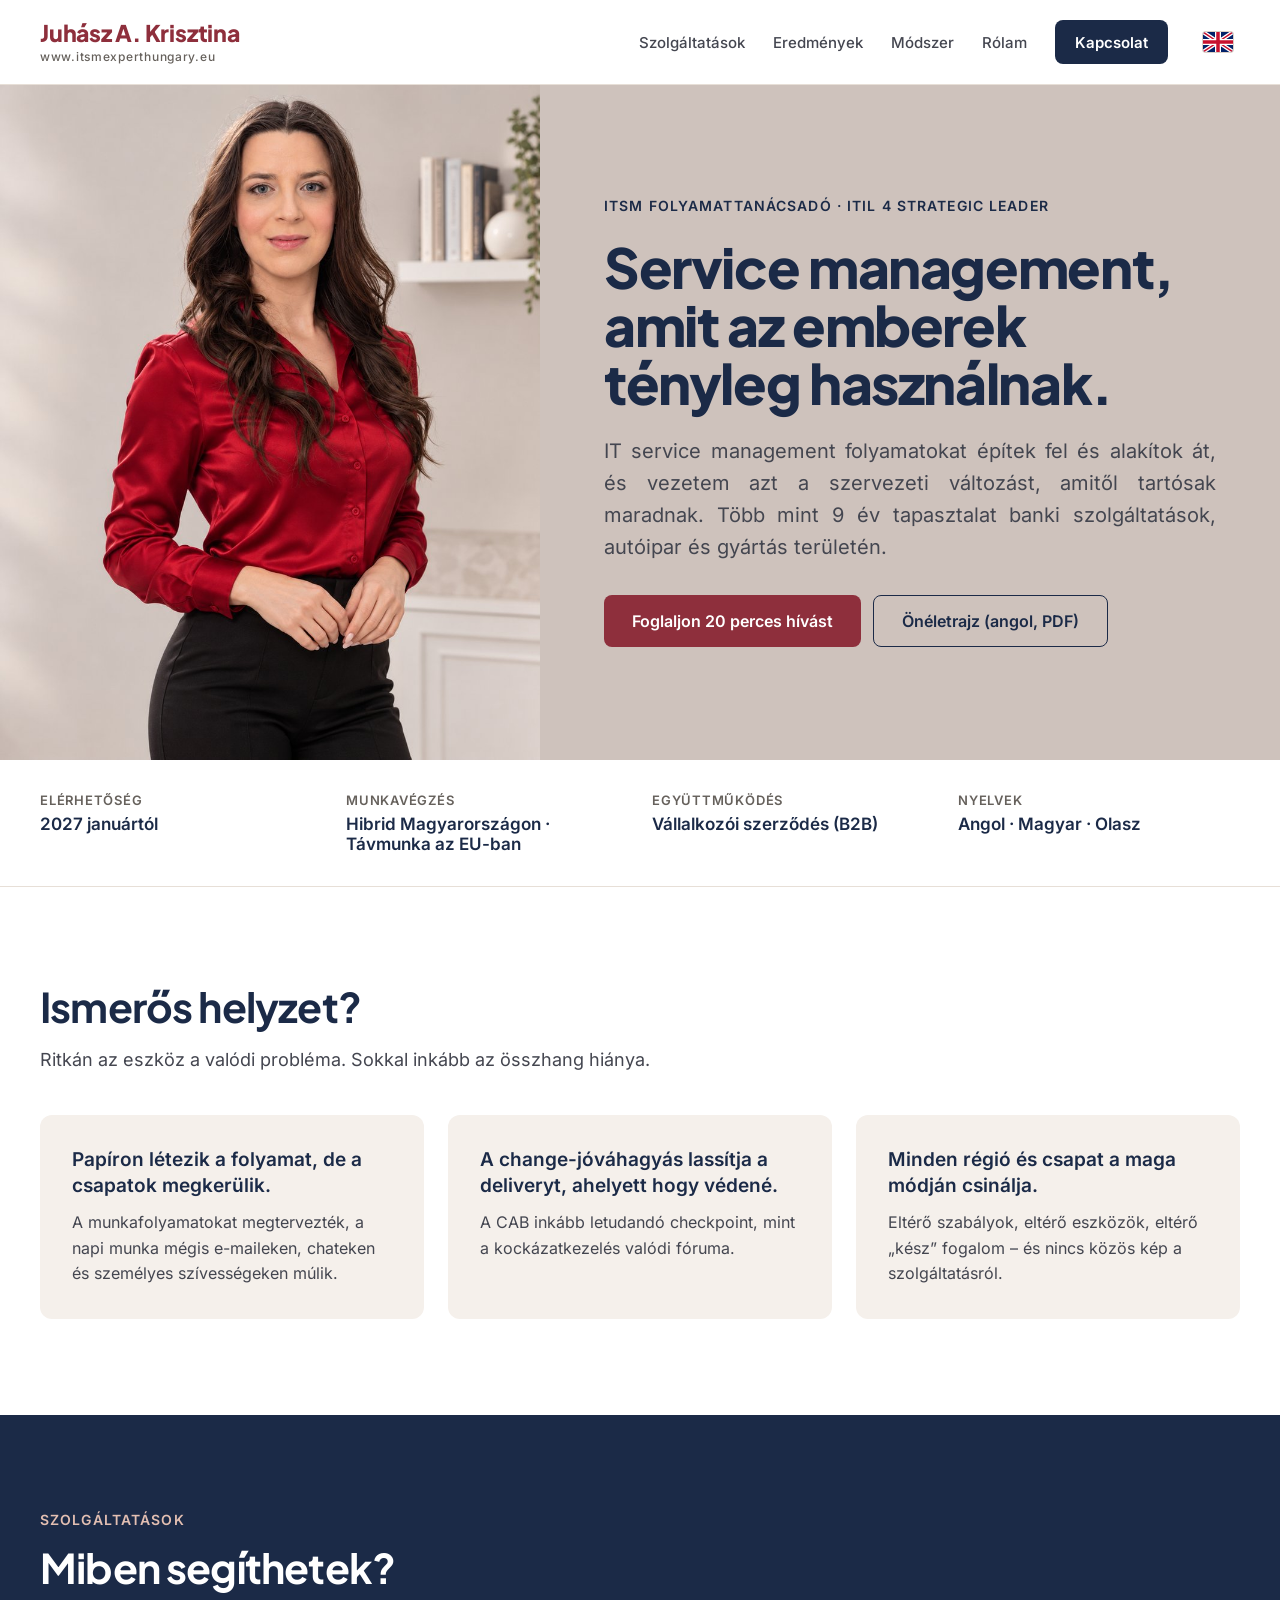
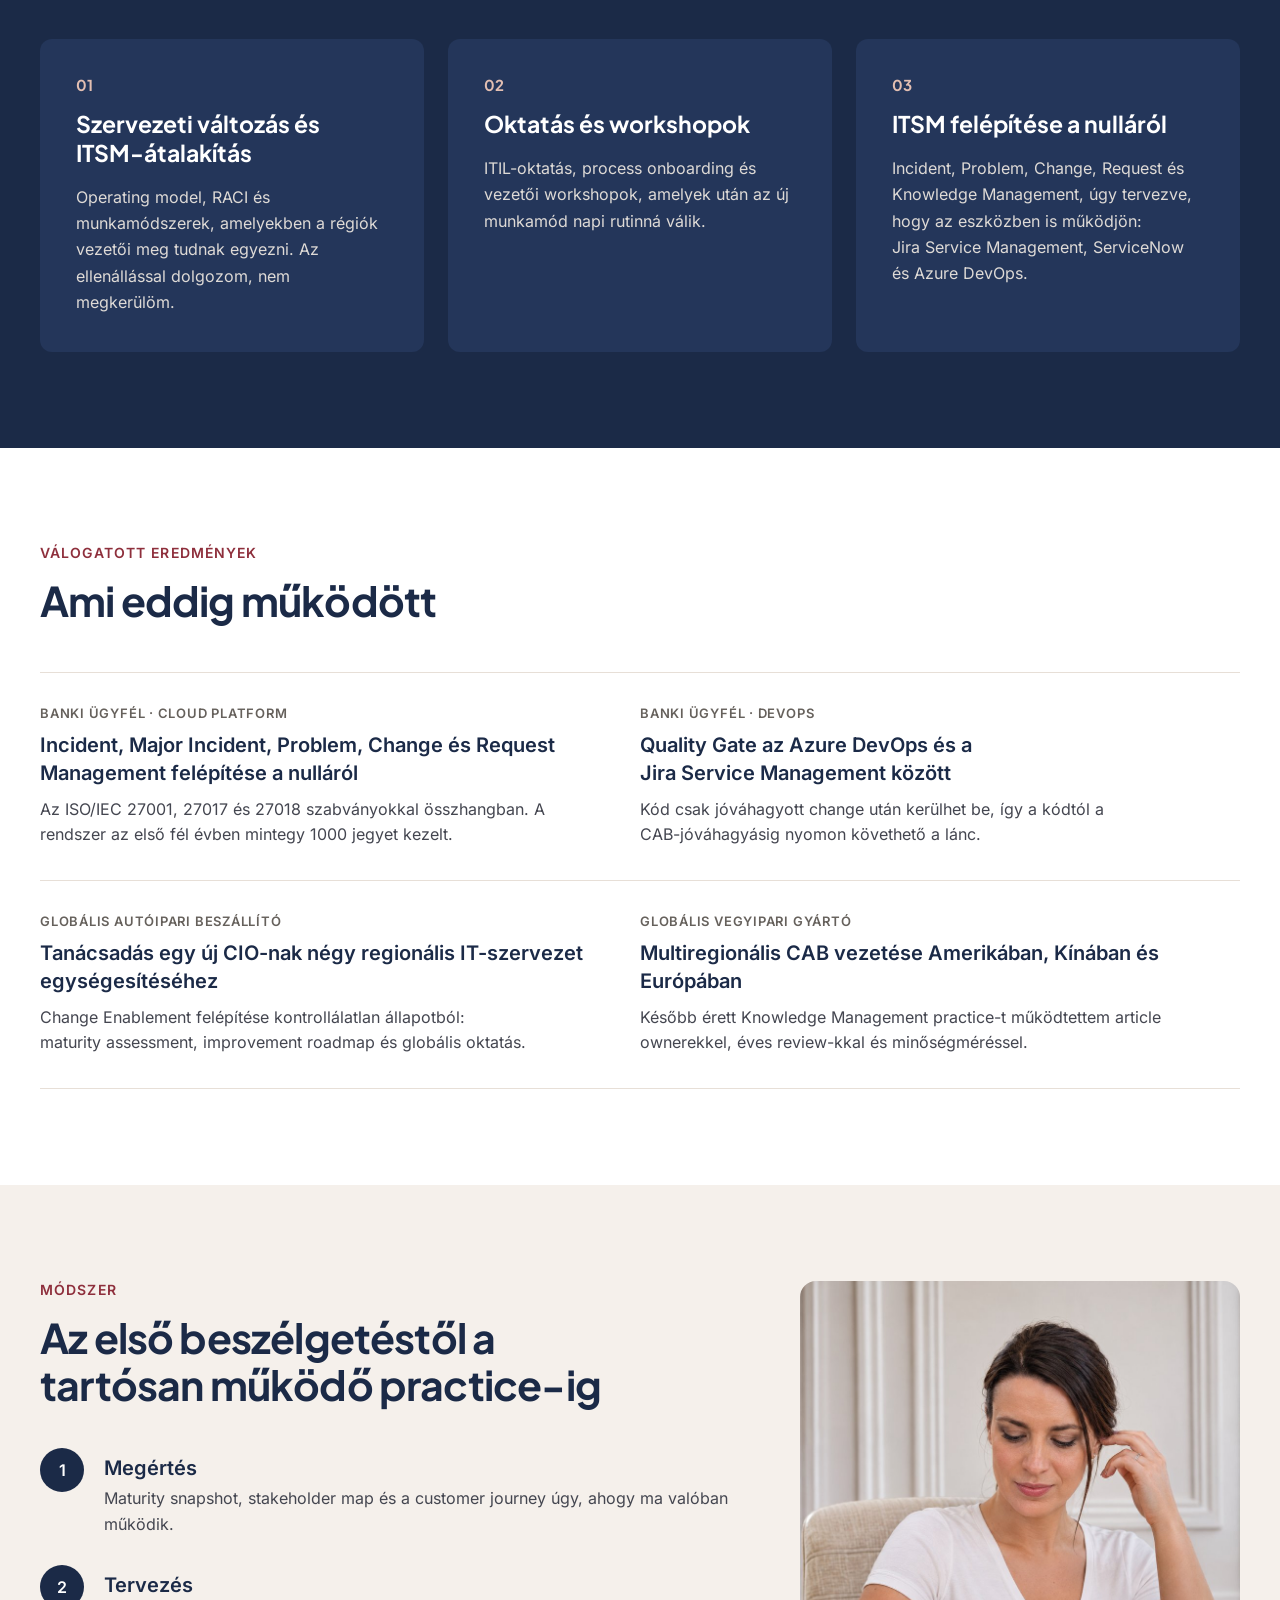
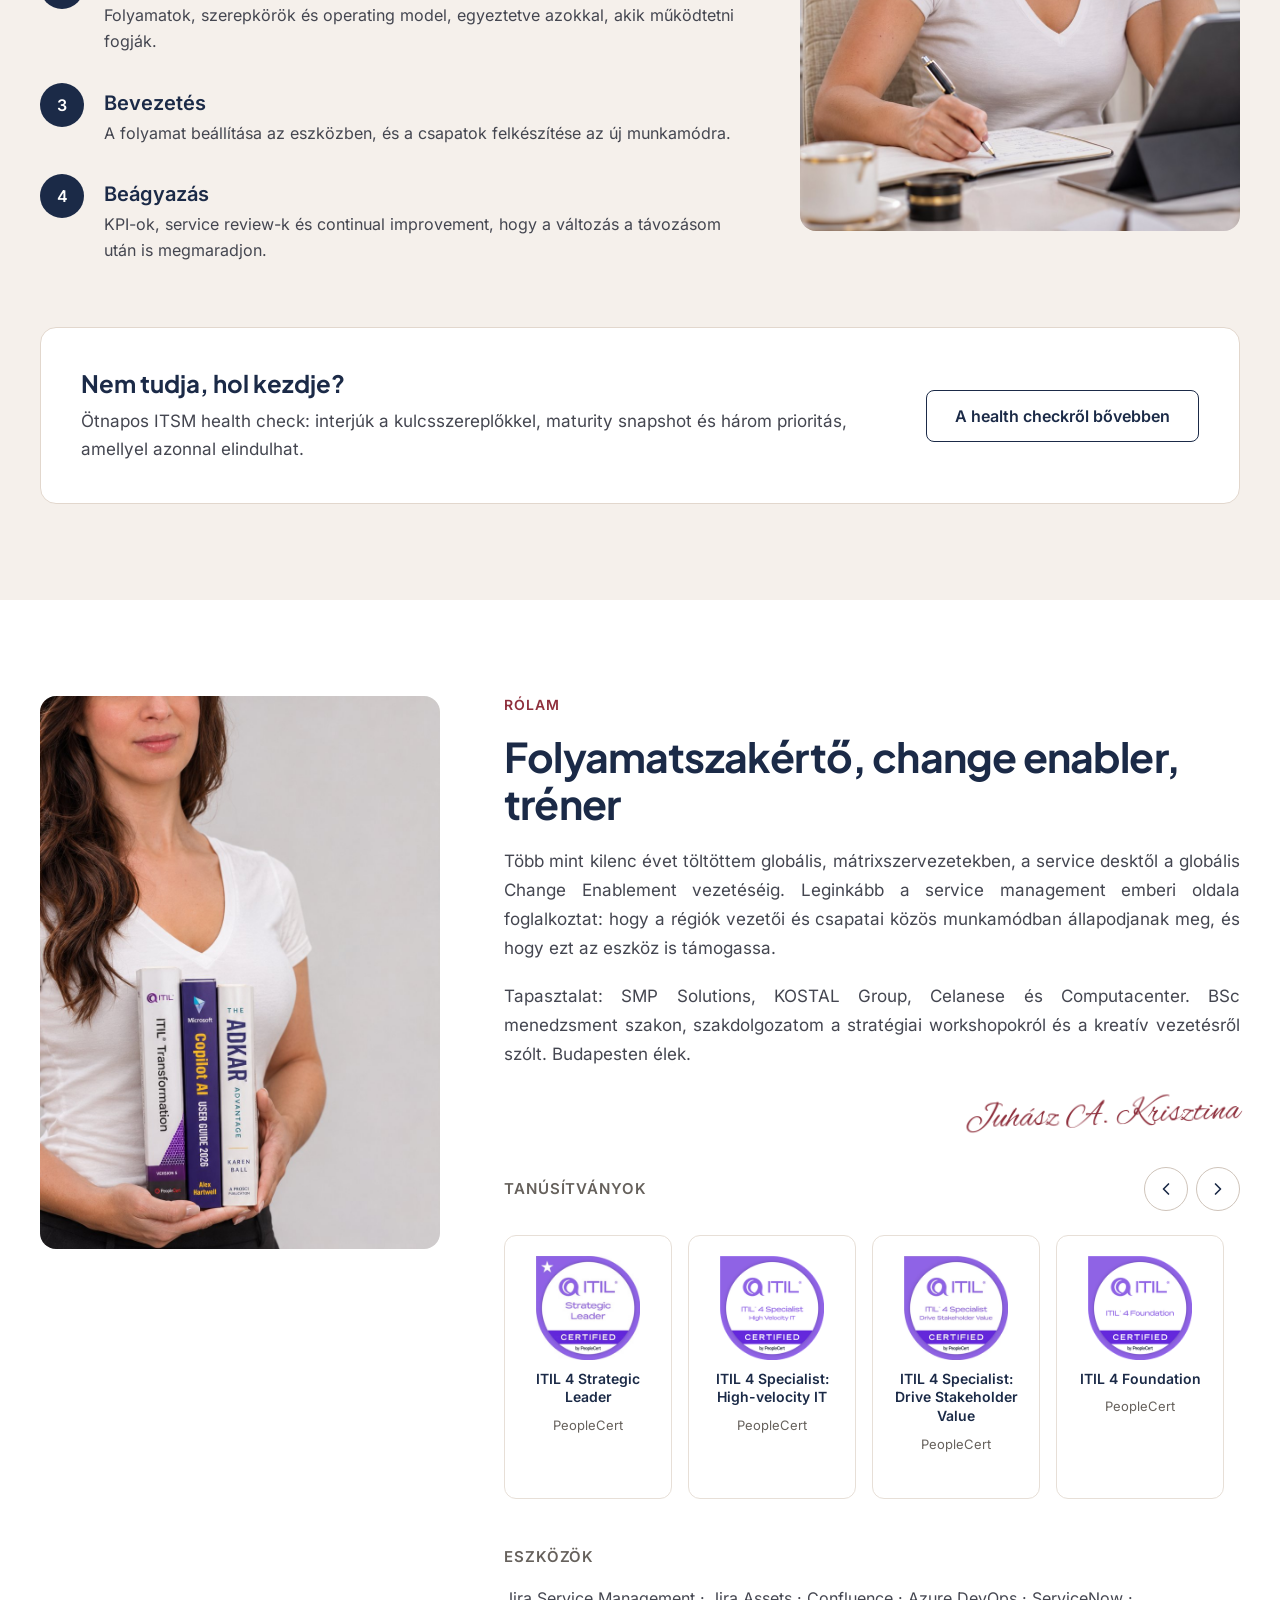
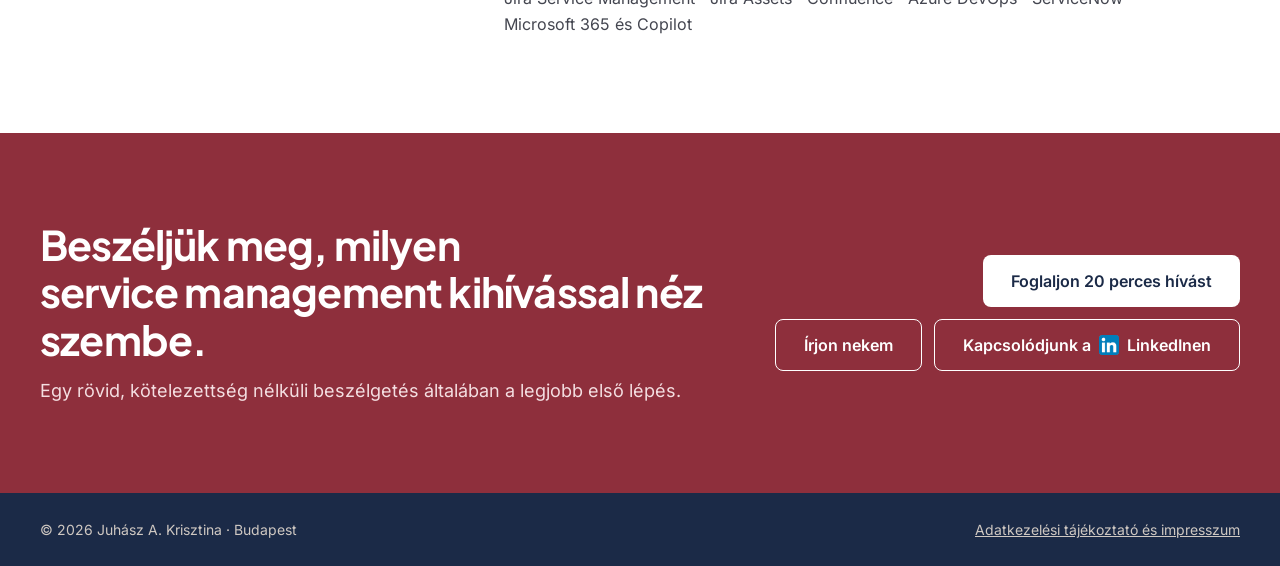
==== commit 962c359b: "Header name in accent red Co-Authored-By: Claude Opus 5.5 <noreply@anthropic.com> Claude-Session: ht" ====
--- a/hu/index.html
+++ b/hu/index.html
@@ -33,7 +33,7 @@
 
 <header style="position: sticky; top: 0; z-index: 50; border-bottom: 1px solid #E7DFD7; background: #FFFFFF">
 <div style="max-width: 1200px; margin: 0 auto; padding: 20px 32px; display: flex; flex-wrap: wrap; align-items: center; justify-content: space-between; gap: 16px">
-<a href="#top" aria-label="Juhász A. Krisztina – itsmexperthungary.eu" style="display: flex; flex-direction: column; align-items: flex-start; gap: 2px; text-decoration: none"><span style="font-family: 'Plus Jakarta Sans', sans-serif; font-weight: 800; font-size: 23px; line-height: 1.15; color: #1B2A47; letter-spacing: -0.01em; white-space: nowrap">Juhász A. Krisztina</span><span style="font-family: Inter, system-ui, sans-serif; font-size: 12px; font-weight: 500; letter-spacing: 0.06em; color: #66615C">www.itsmexperthungary.eu</span></a>
+<a href="#top" aria-label="Juhász A. Krisztina – itsmexperthungary.eu" style="display: flex; flex-direction: column; align-items: flex-start; gap: 2px; text-decoration: none"><span style="font-family: 'Plus Jakarta Sans', sans-serif; font-weight: 800; font-size: 23px; line-height: 1.15; color: #8E2F3C; letter-spacing: -0.01em; white-space: nowrap">Juhász A. Krisztina</span><span style="font-family: Inter, system-ui, sans-serif; font-size: 12px; font-weight: 500; letter-spacing: 0.06em; color: #66615C">www.itsmexperthungary.eu</span></a>
 <button type="button" class="menu-toggle" aria-expanded="false" aria-controls="site-nav" aria-label="Menü"><svg class="i-open" aria-hidden="true" width="22" height="22" viewBox="0 0 24 24" fill="none" stroke="currentColor" stroke-width="2" stroke-linecap="round"><path d="M4 7h16M4 12h16M4 17h16"></path></svg><svg class="i-close" aria-hidden="true" width="22" height="22" viewBox="0 0 24 24" fill="none" stroke="currentColor" stroke-width="2" stroke-linecap="round"><path d="M6 6l12 12M18 6L6 18"></path></svg></button>
 <nav id="site-nav" aria-label="Fő navigáció" style="display: flex; flex-wrap: wrap; align-items: center; gap: 28px; font-size: 15px; font-weight: 500">
 <a href="#services" style="color: #444650; text-decoration: none">Szolgáltatások</a>
